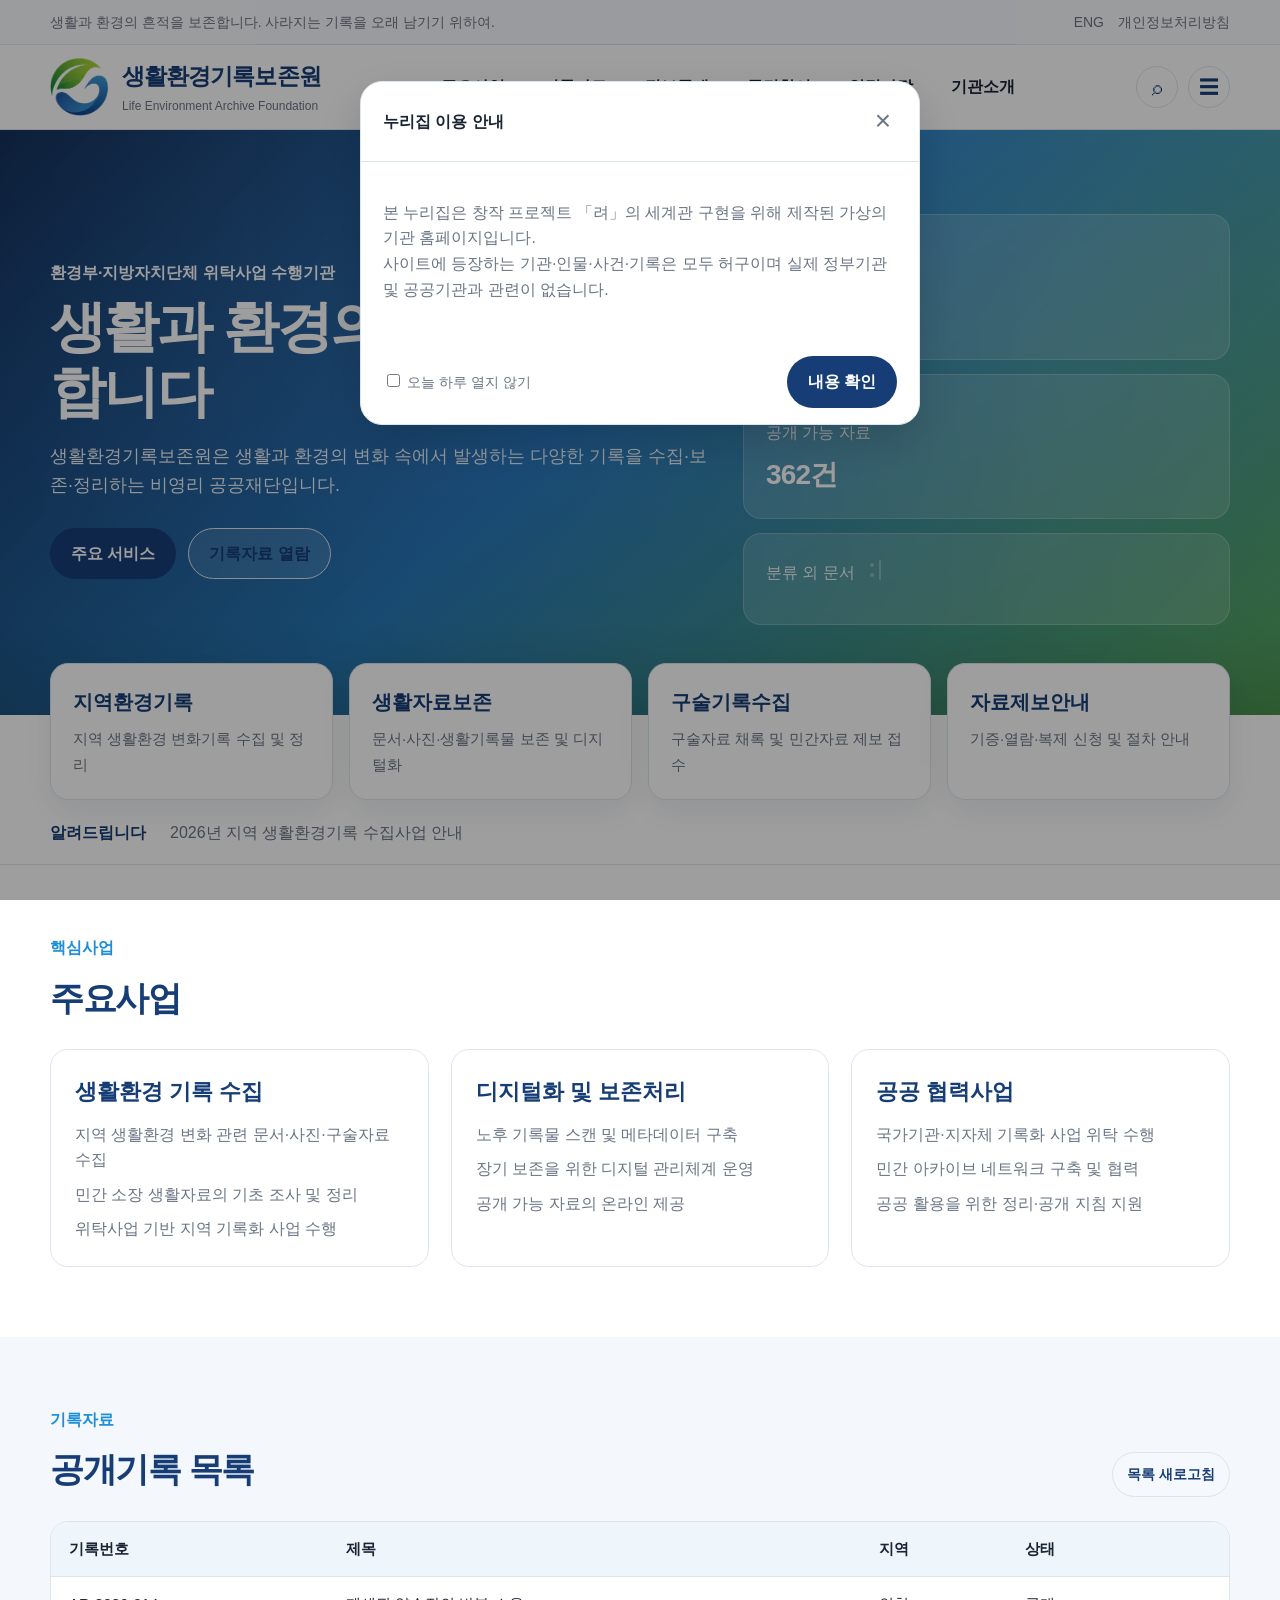
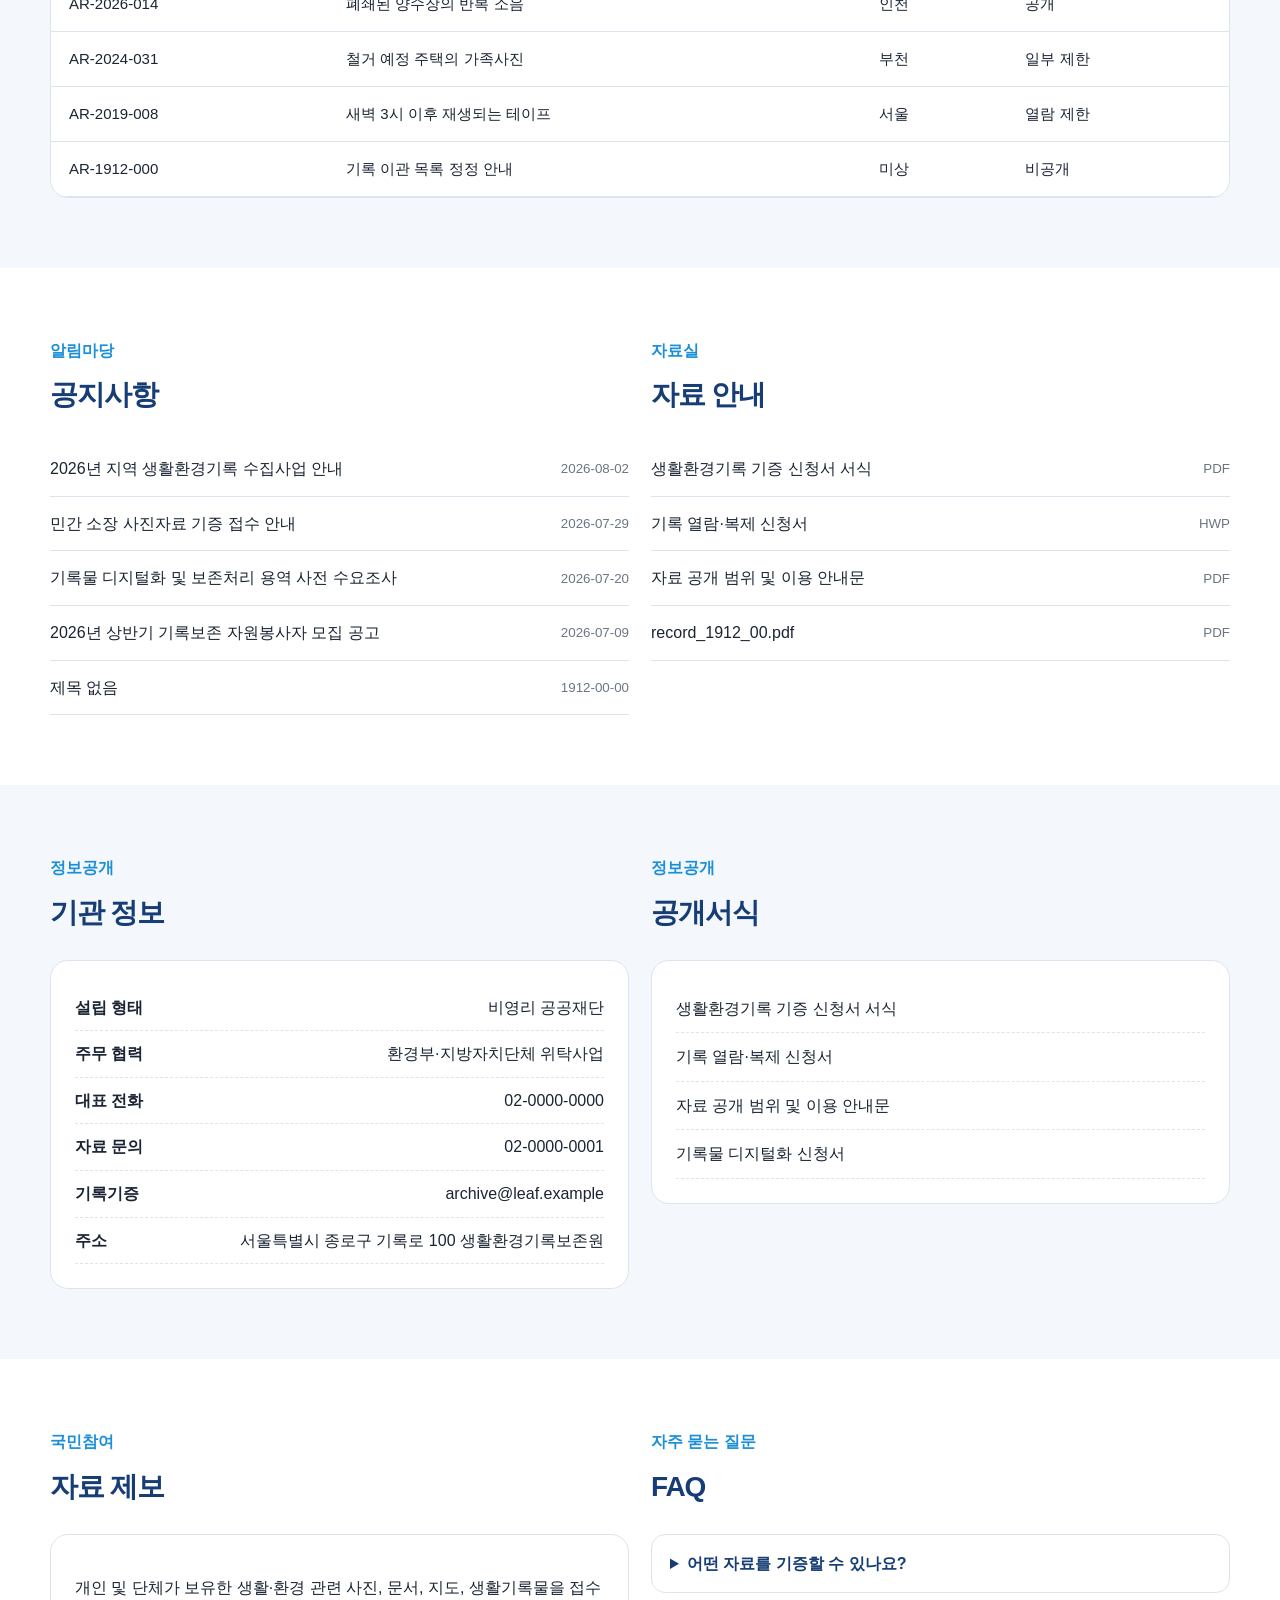
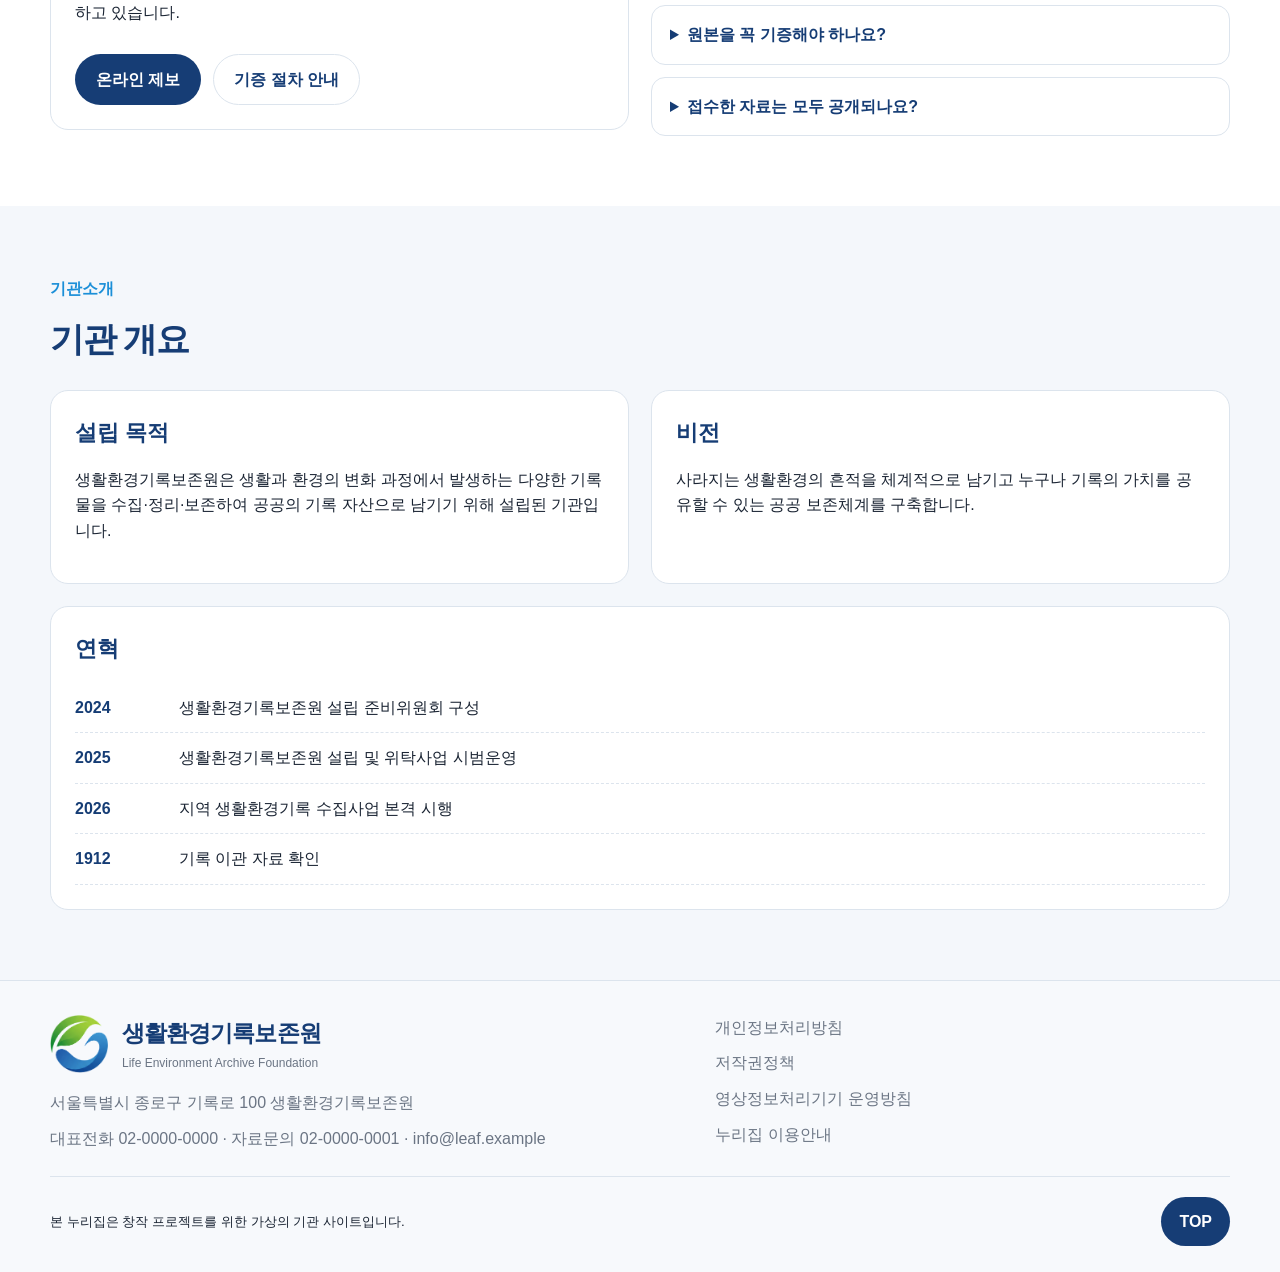
==== index.html @ 3782a87e "Add files via upload" ====
<!DOCTYPE html>
<html lang="ko">
<head>
  <meta charset="UTF-8" />
  <meta name="viewport" content="width=device-width, initial-scale=1.0" />
  <title>생활환경기록보존원 | LEAF</title>
  <meta name="description" content="생활환경기록보존원은 생활과 환경의 변화 속에서 발생하는 다양한 기록을 수집·보존·정리하는 비영리 공공재단입니다." />
  <link rel="icon" type="image/svg+xml" href="assets/logo-approved.png" />
  <link rel="stylesheet" href="styles.css" />
</head>
<body>

  <div class="access-transition" id="accessTransition" aria-hidden="true">
    <div class="access-transition__noise"></div>
    <div class="access-transition__scan access-transition__scan--a"></div>
    <div class="access-transition__scan access-transition__scan--b"></div>
    <div class="access-transition__flash"></div>
    <div class="access-transition__tear access-transition__tear--1"></div>
    <div class="access-transition__tear access-transition__tear--2"></div>
    <div class="access-transition__tear access-transition__tear--3"></div>
    <div class="access-transition__frame"></div>

    <div class="access-transition__emblem-wrap" id="transitionEmblem" aria-hidden="true">
      <img src="assets/ryeo-calligraphy-white.png" alt="" class="access-transition__emblem access-transition__emblem--main" />
      <img src="assets/ryeo-calligraphy-white.png" alt="" class="access-transition__emblem access-transition__emblem--red" />
      <img src="assets/ryeo-calligraphy-white.png" alt="" class="access-transition__emblem access-transition__emblem--cyan" />
    </div>

    <div class="access-transition__terminal" id="transitionTerminal">
      <div class="access-transition__heading">
        <span class="access-transition__status-label">SECURE ACCESS</span>
        <strong class="access-transition__typing" id="transitionTypingTitle" data-text="보안 접속 계통 확인 중"></strong>
      </div>
      <div class="access-transition__lines" aria-live="polite">
        <p data-transition-line="1" data-text="비공개 기록 계통 대조 중"></p>
        <p data-transition-line="2" data-text="표면망 인증 정보 불일치"></p>
        <p data-transition-line="3" data-text="慮 기록망 응답 감지"></p>
        <p data-transition-line="4" data-text="제한 열람을 시작합니다"></p>
      </div>
      <div class="access-transition__progress"><i></i></div>
    </div>
  </div>
  <div class="site-popup" id="sitePopup" aria-hidden="true">
    <div class="site-popup__backdrop" data-close-popup></div>
    <div class="site-popup__panel" role="dialog" aria-modal="true" aria-labelledby="popupTitle">
      <div class="site-popup__header">
        <strong id="popupTitle">누리집 이용 안내</strong>
        <button class="site-popup__close" type="button" aria-label="팝업 닫기" data-close-popup>×</button>
      </div>
      <div class="site-popup__body">
        <p>
          본 누리집은 창작 프로젝트 「려」의 세계관 구현을 위해 제작된 가상의 기관 홈페이지입니다.<br />
          사이트에 등장하는 기관·인물·사건·기록은 모두 허구이며 실제 정부기관 및 공공기관과 관련이 없습니다.
        </p>
      </div>
      <div class="site-popup__footer">
        <label class="popup-check"><input type="checkbox" id="hideToday" /> 오늘 하루 열지 않기</label>
        <button class="btn btn--primary" type="button" data-confirm-popup>내용 확인</button>
      </div>
    </div>
  </div>

  <div class="top-banner">
    <div class="container top-banner__inner">
      <p>생활과 환경의 흔적을 보존합니다. 사라지는 기록을 오래 남기기 위하여.</p>
      <div class="top-banner__actions">
        <a href="#">ENG</a>
        <a href="#footer">개인정보처리방침</a>
      </div>
    </div>
  </div>

  <header class="header" id="top">
    <div class="container header__inner">
      <a href="#top" class="brand" aria-label="생활환경기록보존원 홈">
        <img src="assets/logo-approved.png" alt="생활환경기록보존원 로고" class="brand__logo" />
        <div class="brand__text">
          <strong id="brandKorean">생활환경기록보존원</strong>
          <span id="brandEnglish">Life Environment Archive Foundation</span>
        </div>
      </a>

      <nav class="nav" aria-label="주 메뉴">
        <button data-action="business">주요사업</button>
        <button data-action="records">기록자료</button>
        <button data-action="disclosure">정보공개</button>
        <button data-action="participation">국민참여</button>
        <button data-action="notice">알림마당</button>
        <button data-action="intro">기관소개</button>
      </nav>

      <div class="header-tools">
        <button class="icon-btn" id="searchToggle" aria-label="검색 열기">⌕</button>
        <button class="icon-btn" id="menuToggle" aria-label="전체 메뉴">☰</button>
      </div>
    </div>
  </header>

  <div class="search-panel" id="searchPanel" hidden>
    <div class="container search-panel__inner">
      <label for="searchInput" class="sr-only">검색어 입력</label>
      <input id="searchInput" type="text" placeholder="검색어를 입력하세요." />
      <button class="btn btn--primary" id="searchSubmit" type="button">검색</button>
      <button class="btn btn--ghost" id="searchClose" type="button">닫기</button>
    </div>
    <div class="container search-result" id="searchResult" aria-live="polite"></div>
  </div>

  <main>
    <section class="hero">
      <div class="container hero__inner">
        <div class="hero__text">
          <p class="eyebrow">환경부·지방자치단체 위탁사업 수행기관</p>
          <h1>생활과 환경의 흔적을 보존합니다</h1>
          <p class="hero__lead">생활환경기록보존원은 생활과 환경의 변화 속에서 발생하는 다양한 기록을 수집·보존·정리하는 비영리 공공재단입니다.</p>
          <div class="hero__buttons">
            <a href="#quick-links" class="btn btn--primary">주요 서비스</a>
            <a href="#records" class="btn btn--ghost">기록자료 열람</a>
          </div>
        </div>
        <div class="hero__panel">
          <div class="stat-box">
            <strong>2026</strong>
            <span>상반기 수집 기록</span>
            <b>1,284건</b>
          </div>
          <div class="stat-box">
            <strong>Digital Archive</strong>
            <span>공개 가능 자료</span>
            <b>362건</b>
          </div>
          <div class="stat-box stat-box--hidden">
            <div class="hidden-record-line">
              <span>분류 외 문서</span>
              <button
                class="hidden-mark"
                id="hiddenMark"
                type="button"
                aria-label="분류 외 기록 표식"
              >
                <svg
                  class="hidden-mark__svg"
                  viewBox="0 0 18 26"
                  aria-hidden="true"
                  focusable="false"
                >
                  <circle cx="4" cy="8" r="2"></circle>
                  <circle cx="4" cy="18" r="2"></circle>
                  <rect x="11" y="3" width="2" height="20" rx="1"></rect>
                </svg>
              </button>
            </div>
          </div>
        </div>
      </div>
    </section>

    <section class="quick-links" id="quick-links">
      <div class="container grid-4">
        <a class="card-link" href="#business">
          <strong>지역환경기록</strong>
          <span>지역 생활환경 변화기록 수집 및 정리</span>
        </a>
        <a class="card-link" href="#records">
          <strong>생활자료보존</strong>
          <span>문서·사진·생활기록물 보존 및 디지털화</span>
        </a>
        <a class="card-link" href="#participation">
          <strong>구술기록수집</strong>
          <span>구술자료 채록 및 민간자료 제보 접수</span>
        </a>
        <a class="card-link" href="#disclosure">
          <strong>자료제보안내</strong>
          <span>기증·열람·복제 신청 및 절차 안내</span>
        </a>
      </div>
    </section>

    <section class="notice-strip">
      <div class="container notice-strip__inner">
        <strong>알려드립니다</strong>
        <div class="notice-strip__text" id="rollingNotice">2026년 지역 생활환경기록 수집사업 안내</div>
      </div>
    </section>

    <section class="section" id="business">
      <div class="container">
        <div class="section-head">
          <div>
            <p class="eyebrow">핵심사업</p>
            <h2>주요사업</h2>
          </div>
        </div>
        <div class="business-grid">
          <article class="info-card">
            <h3>생활환경 기록 수집</h3>
            <ul>
              <li>지역 생활환경 변화 관련 문서·사진·구술자료 수집</li>
              <li>민간 소장 생활자료의 기초 조사 및 정리</li>
              <li>위탁사업 기반 지역 기록화 사업 수행</li>
            </ul>
          </article>
          <article class="info-card">
            <h3>디지털화 및 보존처리</h3>
            <ul>
              <li>노후 기록물 스캔 및 메타데이터 구축</li>
              <li>장기 보존을 위한 디지털 관리체계 운영</li>
              <li>공개 가능 자료의 온라인 제공</li>
            </ul>
          </article>
          <article class="info-card">
            <h3>공공 협력사업</h3>
            <ul>
              <li>국가기관·지자체 기록화 사업 위탁 수행</li>
              <li>민간 아카이브 네트워크 구축 및 협력</li>
              <li>공공 활용을 위한 정리·공개 지침 지원</li>
            </ul>
          </article>
        </div>
      </div>
    </section>

    <section class="section section--subtle" id="records">
      <div class="container">
        <div class="section-head">
          <div>
            <p class="eyebrow">기록자료</p>
            <h2>공개기록 목록</h2>
          </div>
          <button class="btn btn--ghost btn--small" id="toggleRecordMode" type="button">목록 새로고침</button>
        </div>

        <div class="table-wrap">
          <table>
            <thead>
              <tr>
                <th>기록번호</th>
                <th>제목</th>
                <th>지역</th>
                <th>상태</th>
              </tr>
            </thead>
            <tbody id="recordTableBody"></tbody>
          </table>
        </div>
      </div>
    </section>

    <section class="section" id="notice">
      <div class="container two-col">
        <div>
          <div class="section-head section-head--compact">
            <div>
              <p class="eyebrow">알림마당</p>
              <h2>공지사항</h2>
            </div>
          </div>
          <ul class="board-list" id="noticeList"></ul>
        </div>
        <div>
          <div class="section-head section-head--compact">
            <div>
              <p class="eyebrow">자료실</p>
              <h2>자료 안내</h2>
            </div>
          </div>
          <ul class="board-list" id="dataList"></ul>
        </div>
      </div>
    </section>

    <section class="section section--subtle" id="disclosure">
      <div class="container two-col">
        <div>
          <div class="section-head section-head--compact">
            <div>
              <p class="eyebrow">정보공개</p>
              <h2>기관 정보</h2>
            </div>
          </div>
          <article class="panel">
            <ul class="info-list">
              <li><strong>설립 형태</strong><span>비영리 공공재단</span></li>
              <li><strong>주무 협력</strong><span>환경부·지방자치단체 위탁사업</span></li>
              <li><strong>대표 전화</strong><span>02-0000-0000</span></li>
              <li><strong>자료 문의</strong><span>02-0000-0001</span></li>
              <li><strong>기록기증</strong><span>archive@leaf.example</span></li>
              <li><strong>주소</strong><span>서울특별시 종로구 기록로 100 생활환경기록보존원</span></li>
            </ul>
          </article>
        </div>
        <div>
          <div class="section-head section-head--compact">
            <div>
              <p class="eyebrow">정보공개</p>
              <h2>공개서식</h2>
            </div>
          </div>
          <article class="panel">
            <ul class="doc-list">
              <li>생활환경기록 기증 신청서 서식</li>
              <li>기록 열람·복제 신청서</li>
              <li>자료 공개 범위 및 이용 안내문</li>
              <li>기록물 디지털화 신청서</li>
            </ul>
          </article>
        </div>
      </div>
    </section>

    <section class="section" id="participation">
      <div class="container two-col">
        <div>
          <div class="section-head section-head--compact">
            <div>
              <p class="eyebrow">국민참여</p>
              <h2>자료 제보</h2>
            </div>
          </div>
          <article class="panel">
            <p>개인 및 단체가 보유한 생활·환경 관련 사진, 문서, 지도, 생활기록물을 접수하고 있습니다.</p>
            <div class="button-row">
              <button class="btn btn--primary" type="button">온라인 제보</button>
              <button class="btn btn--ghost" type="button">기증 절차 안내</button>
            </div>
          </article>
        </div>
        <div>
          <div class="section-head section-head--compact">
            <div>
              <p class="eyebrow">자주 묻는 질문</p>
              <h2>FAQ</h2>
            </div>
          </div>
          <div class="faq-list">
            <details>
              <summary>어떤 자료를 기증할 수 있나요?</summary>
              <p>사진, 문서, 지도, 생활기록물, 환경 관련 자료 등을 접수할 수 있습니다.</p>
            </details>
            <details>
              <summary>원본을 꼭 기증해야 하나요?</summary>
              <p>원본 기증이 원칙은 아니며 협의 후 복제본 제공도 가능합니다.</p>
            </details>
            <details>
              <summary>접수한 자료는 모두 공개되나요?</summary>
              <p>검토 후 공개 여부와 공개 범위가 결정됩니다.</p>
            </details>
          </div>
        </div>
      </div>
    </section>

    <section class="section section--subtle" id="intro">
      <div class="container">
        <div class="section-head">
          <div>
            <p class="eyebrow">기관소개</p>
            <h2>기관 개요</h2>
          </div>
        </div>
        <div class="intro-grid">
          <article class="panel">
            <h3>설립 목적</h3>
            <p>생활환경기록보존원은 생활과 환경의 변화 과정에서 발생하는 다양한 기록물을 수집·정리·보존하여 공공의 기록 자산으로 남기기 위해 설립된 기관입니다.</p>
          </article>
          <article class="panel">
            <h3>비전</h3>
            <p>사라지는 생활환경의 흔적을 체계적으로 남기고 누구나 기록의 가치를 공유할 수 있는 공공 보존체계를 구축합니다.</p>
          </article>
        </div>

        <div class="timeline panel">
          <h3>연혁</h3>
          <ul>
            <li><strong>2024</strong><span>생활환경기록보존원 설립 준비위원회 구성</span></li>
            <li><strong>2025</strong><span>생활환경기록보존원 설립 및 위탁사업 시범운영</span></li>
            <li><strong>2026</strong><span>지역 생활환경기록 수집사업 본격 시행</span></li>
            <li class="timeline__hidden"><button type="button" id="secretYearBtn"><strong>1912</strong><span>기록 이관 자료 확인</span></button></li>
          </ul>
        </div>
      </div>
    </section>

    
    <section class="ryeo-system" id="ryeoPanel" hidden>
      <aside class="ryeo-sidebar">
        <div class="ryeo-brand">
          <img src="assets/ryeo-calligraphy-white.png" alt="慮 記錄網" class="ryeo-brand__logo" />
          <div class="ryeo-brand__sub">
            <strong>慮 記錄網</strong>
            <span>INTERNAL RECORD NETWORK</span>
          </div>
        </div>

        <nav class="ryeo-nav" aria-label="려 내부 메뉴">
          <button class="is-active" type="button" data-ryeo-view="dashboard">
            <span>01</span> 종합 현황
          </button>
          <button type="button" data-ryeo-view="records">
            <span>02</span> 사건 기록
          </button>
          <button type="button" data-ryeo-view="triad">
            <span>03</span> 삼직 보고
          </button>
          <button type="button" data-ryeo-view="anomaly">
            <span>04</span> 괴이 분류
          </button>
          <button type="button" data-ryeo-view="recovery">
            <span>05</span> 회수 관리
          </button>
          <button type="button" data-ryeo-view="forbidden">
            <span>06</span> 禁錄
          </button>
          <button type="button" data-ryeo-view="scripture">
            <span>07</span> 慮經
          </button>
          <button type="button" data-ryeo-view="keeper">
            <span>08</span> 기록관
          </button>
        </nav>

        <div class="ryeo-sidebar__footer">
          <div class="ryeo-signal">
            <i></i>
            <span>내부망 연결 안정</span>
          </div>
          <small>SESSION / UNVERIFIED-1912</small>
        </div>
      </aside>

      <div class="ryeo-workspace">
        <header class="ryeo-topbar">
          <div>
            <p>내부 기록망</p>
            <h1 id="ryeoViewTitle">종합 현황</h1>
          </div>

          <div class="ryeo-topbar__status">
            <div>
              <span>접근 등급</span>
              <strong>未確認</strong>
            </div>
            <div>
              <span>접속 시각</span>
              <strong id="ryeoClock">--:--:--</strong>
            </div>
            <div>
              <span>기록관 상태</span>
              <strong class="status-warn">부재</strong>
            </div>
            <button type="button" id="exitRyeoMode">표면망 복귀</button>
          </div>
        </header>

        <main class="ryeo-content">
          <section class="ryeo-view is-visible" data-view="dashboard">
            <div class="ryeo-alert">
              <div>
                <span>접근 경고</span>
                <strong>비인가 계통에서 기록망이 열렸습니다.</strong>
              </div>
              <p>접속 경로와 열람 이력은 자동 기록됩니다.</p>
            </div>

            <div class="ryeo-metrics">
              <article>
                <span>활성 사건</span>
                <strong>18</strong>
                <small>전일 대비 +2</small>
              </article>
              <article>
                <span>회수 대기</span>
                <strong>07</strong>
                <small>현장 인계 미완료</small>
              </article>
              <article>
                <span>열람 제한</span>
                <strong>31</strong>
                <small>기록형 위험 포함</small>
              </article>
              <article>
                <span>미분류</span>
                <strong>04</strong>
                <small>분류 검토 필요</small>
              </article>
            </div>

            <div class="ryeo-dashboard-grid">
              <article class="ryeo-module ryeo-module--wide">
                <div class="ryeo-module__head">
                  <div>
                    <span>ACTIVE RECORDS</span>
                    <h2>최근 사건 기록</h2>
                  </div>
                  <button type="button" data-open-view="records">전체 보기</button>
                </div>

                <div class="ryeo-table-wrap">
                  <table class="ryeo-table">
                    <thead>
                      <tr>
                        <th>기록번호</th>
                        <th>임시 명칭</th>
                        <th>유형</th>
                        <th>위험</th>
                        <th>상태</th>
                      </tr>
                    </thead>
                    <tbody>
                      <tr>
                        <td>RY-2026-014</td>
                        <td>새벽마다 두 번 울리는 전화기</td>
                        <td>物件 / 記錄</td>
                        <td><span class="tag tag--orange">기록 오염</span></td>
                        <td><span class="status-dot status-dot--green">회수 완료</span></td>
                      </tr>
                      <tr>
                        <td>RY-2024-031</td>
                        <td>철거 예정 주택의 가족사진</td>
                        <td>物件</td>
                        <td><span class="tag tag--blue">접근 제한</span></td>
                        <td><span class="status-dot status-dot--yellow">분석 중</span></td>
                      </tr>
                      <tr>
                        <td>RY-2019-008</td>
                        <td>제목 없음</td>
                        <td>記錄 / 傳染</td>
                        <td><span class="tag tag--red">인명 위험</span></td>
                        <td><span class="status-dot status-dot--red">열람 금지</span></td>
                      </tr>
                      <tr>
                        <td>RY-1912-000</td>
                        <td>[결락 12자]</td>
                        <td>未分類</td>
                        <td><span class="tag tag--gray">평가 불가</span></td>
                        <td><span class="status-dot status-dot--gray">회수 기록 없음</span></td>
                      </tr>
                    </tbody>
                  </table>
                </div>
              </article>

              <article class="ryeo-module">
                <div class="ryeo-module__head">
                  <div>
                    <span>RECOVERY QUEUE</span>
                    <h2>회수 대기</h2>
                  </div>
                </div>
                <ul class="ryeo-queue">
                  <li>
                    <span>01</span>
                    <div>
                      <strong>원본 음성기록 1점</strong>
                      <small>마지막 위치 / 인천 제3보관실</small>
                    </div>
                  </li>
                  <li>
                    <span>02</span>
                    <div>
                      <strong>현장 필기 원본 4점</strong>
                      <small>인계자 확인 불가</small>
                    </div>
                  </li>
                  <li>
                    <span>03</span>
                    <div>
                      <strong>분류 외 영상 00:00:01</strong>
                      <small>프레임 반복 감지</small>
                    </div>
                  </li>
                </ul>
              </article>

              <article class="ryeo-module">
                <div class="ryeo-module__head">
                  <div>
                    <span>ACCESS LOG</span>
                    <h2>접근 기록</h2>
                  </div>
                </div>
                <ul class="ryeo-log" id="ryeoAccessLog">
                  <li><time>--:--:--</time><span>표면망 경유 접근</span></li>
                  <li><time>--:--:--</time><span>계통 번호 1912 확인</span></li>
                  <li><time>--:--:--</time><span>열람 권한 판별 실패</span></li>
                </ul>
              </article>
            </div>
          </section>

          <section class="ryeo-view" data-view="records">
            <div class="ryeo-section-title">
              <div>
                <span>RECORD DIRECTORY</span>
                <h2>사건 기록</h2>
              </div>
              <div class="ryeo-search">
                <input type="text" placeholder="기록번호 또는 임시 명칭 검색" />
                <button type="button">조회</button>
              </div>
            </div>

            <div class="ryeo-module">
              <div class="ryeo-table-wrap">
                <table class="ryeo-table ryeo-table--large">
                  <thead>
                    <tr>
                      <th>기록번호</th>
                      <th>임시 명칭</th>
                      <th>지역</th>
                      <th>담당</th>
                      <th>분류</th>
                      <th>상태</th>
                    </tr>
                  </thead>
                  <tbody>
                    <tr><td>RY-2026-014</td><td>새벽마다 두 번 울리는 전화기</td><td>인천</td><td>探-14 / 硏-03 / 護-08</td><td>物件·記錄</td><td>회수 완료</td></tr>
                    <tr><td>RY-2026-009</td><td>정류장 밖으로 나가지 않는 승객</td><td>서울</td><td>探-07 / 硏-11 / 護-02</td><td>個體·現象</td><td>관찰 중</td></tr>
                    <tr><td>RY-2025-022</td><td>저수지 수면 아래의 빛</td><td>충북</td><td>探-02 / 硏-06 / 護-04</td><td>現象</td><td>접근 제한</td></tr>
                    <tr><td>RY-2024-031</td><td>철거 예정 주택의 가족사진</td><td>부천</td><td>探-09 / 硏-03 / 護-01</td><td>物件</td><td>분석 중</td></tr>
                    <tr><td>RY-2019-008</td><td>제목 없음</td><td>서울</td><td>[결락]</td><td>記錄·傳染</td><td>열람 금지</td></tr>
                    <tr><td>RY-1912-000</td><td>[결락 12자]</td><td>미상</td><td>記錄官</td><td>未分類</td><td>회수 기록 없음</td></tr>
                  </tbody>
                </table>
              </div>
            </div>
          </section>

          <section class="ryeo-view" data-view="triad">
            <div class="ryeo-section-title">
              <div>
                <span>THREE OFFICES</span>
                <h2>삼직 보고</h2>
              </div>
            </div>

            <div class="ryeo-office-grid">
              <article class="ryeo-office">
                <span>探</span>
                <h3>탐 / 현장</h3>
                <p>최초 관찰과 현장 진입 기록을 관리합니다.</p>
                <strong>활성 보고 12건</strong>
              </article>
              <article class="ryeo-office">
                <span>硏</span>
                <h3>연 / 분석</h3>
                <p>원자료 분석과 가설 검증 기록을 관리합니다.</p>
                <strong>미해명 8건</strong>
              </article>
              <article class="ryeo-office">
                <span>護</span>
                <h3>호 / 보호</h3>
                <p>인명 보호와 기록 회수·인계를 관리합니다.</p>
                <strong>격리 유지 3건</strong>
              </article>
            </div>
          </section>

          <section class="ryeo-view" data-view="anomaly">
            <div class="ryeo-section-title">
              <div>
                <span>ANOMALY CLASSIFICATION</span>
                <h2>괴이 분류</h2>
              </div>
            </div>

            <div class="ryeo-class-grid">
              <article><span>現象</span><h3>현상형</h3><p>장소·시간·조건에 따라 반복되는 이상.</p></article>
              <article><span>個體</span><h3>개체형</h3><p>독립적으로 이동하거나 반응하는 존재.</p></article>
              <article><span>物件</span><h3>물건형</h3><p>특정 물품을 중심으로 발생하는 이상.</p></article>
              <article><span>傳染</span><h3>전염형</h3><p>사람·물건·정보 사이로 옮겨가는 이상.</p></article>
              <article><span>記錄</span><h3>기록형</h3><p>기록 또는 관찰 과정에서 나타나는 이상.</p></article>
              <article><span>未分類</span><h3>미분류</h3><p>현재 기준으로 분류할 수 없는 기록.</p></article>
            </div>
          </section>

          <section class="ryeo-view" data-view="recovery">
            <div class="ryeo-section-title">
              <div>
                <span>RECOVERY CONTROL</span>
                <h2>회수 관리</h2>
              </div>
            </div>
            <div class="ryeo-module">
              <div class="ryeo-empty-state">
                <strong>기록관의 회수 일정은 공개되지 않습니다.</strong>
                <p>현재 열람 권한으로는 인계 완료 여부만 확인할 수 있습니다.</p>
              </div>
            </div>
          </section>

          <section class="ryeo-view" data-view="forbidden">
            <div class="ryeo-section-title">
              <div>
                <span>FORBIDDEN RECORDS</span>
                <h2>禁錄</h2>
              </div>
            </div>
            <div class="ryeo-forbidden">
              <div class="ryeo-lock">封</div>
              <strong>열람 권한이 확인되지 않았습니다.</strong>
              <p>금지 기록은 삭제되지 않습니다. 다만 현재 접근 계통에서는 내용을 제공하지 않습니다.</p>
            </div>
          </section>

          <section class="ryeo-view" data-view="scripture">
            <div class="ryeo-section-title">
              <div>
                <span>RYEO SCRIPTURE</span>
                <h2>慮經</h2>
              </div>
            </div>
            <div class="ryeo-scripture">
              <blockquote>기록은 진실을 남기기 위함이다.<br />기록은 누구의 편도 들지 않는다.</blockquote>
              <p>현재 내부망에는 원문 열람용 인터페이스만 등록되어 있습니다.</p>
              <button type="button">第一章 始源 열람</button>
            </div>
          </section>

          <section class="ryeo-view" data-view="keeper">
            <div class="ryeo-section-title">
              <div>
                <span>ARCHIVIST</span>
                <h2>기록관</h2>
              </div>
            </div>
            <div class="ryeo-keeper">
              <div class="ryeo-keeper__mark">慮</div>
              <div>
                <span>STATUS / UNKNOWN</span>
                <h3>기록관의 신원은 확인할 수 없습니다.</h3>
                <p>마지막 인계 확인 시각: 기록 없음</p>
                <p>현재 보관 위치: 열람 제한</p>
                <p>승계 기록: 확인 불가</p>
              </div>
            </div>
          </section>
        </main>
      </div>
    </section>
  </main>

  <footer class="footer" id="footer">
    <div class="container footer__grid">
      <div>
        <div class="brand brand--footer">
          <img src="assets/logo-approved.png" alt="생활환경기록보존원 로고" class="brand__logo" />
          <div class="brand__text">
            <strong>생활환경기록보존원</strong>
            <span>Life Environment Archive Foundation</span>
          </div>
        </div>
        <p class="footer__address">서울특별시 종로구 기록로 100 생활환경기록보존원</p>
        <p class="footer__contact">대표전화 02-0000-0000 · 자료문의 02-0000-0001 · info@leaf.example</p>
      </div>
      <div>
        <ul class="footer-links">
          <li><a href="#">개인정보처리방침</a></li>
          <li><a href="#">저작권정책</a></li>
          <li><a href="#">영상정보처리기기 운영방침</a></li>
          <li><a href="#">누리집 이용안내</a></li>
        </ul>
      </div>
    </div>
    <div class="container footer__bottom">
      <small>본 누리집은 창작 프로젝트를 위한 가상의 기관 사이트입니다.</small>
      <button class="top-btn" onclick="window.scrollTo({top:0,behavior:'smooth'});">TOP</button>
    </div>
  </footer>

  <aside class="mobile-menu" id="mobileMenu" hidden>
    <div class="mobile-menu__backdrop" id="mobileMenuClose"></div>
    <div class="mobile-menu__panel">
      <div class="mobile-menu__head">
        <strong>전체메뉴</strong>
        <button type="button" class="icon-btn" id="mobileMenuX">×</button>
      </div>
      <a href="#business">주요사업</a>
      <a href="#records">기록자료</a>
      <a href="#disclosure">정보공개</a>
      <a href="#participation">국민참여</a>
      <a href="#notice">알림마당</a>
      <a href="#intro">기관소개</a>
    </div>
  </aside>


  <div class="record-modal" id="recordModal" hidden>
    <div class="record-modal__backdrop" data-record-close></div>
    <article class="record-modal__panel" role="dialog" aria-modal="true" aria-labelledby="recordModalTitle">
      <button class="record-modal__close" type="button" data-record-close>×</button>
      <header><span id="recordModalNo">RECORD</span><h2 id="recordModalTitle">기록 불러오는 중</h2></header>
      <div class="record-modal__meta" id="recordModalMeta"></div>
      <p class="record-modal__summary" id="recordModalSummary"></p>
      <div class="record-modal__content" id="recordModalContent"></div>
    </article>
  </div>
  <script src="script.js"></script>
</body>
</html>
---- styles.css ----
:root {
  --navy: #163d75;
  --blue: #2c7ac8;
  --blue-2: #1b8fd8;
  --green: #63b849;
  --green-2: #7ccc59;
  --ink: #1a2433;
  --muted: #6b7584;
  --line: #dce4ed;
  --bg: #f4f7fb;
  --white: #ffffff;
  --shadow: 0 12px 32px rgba(17, 40, 78, 0.08);
  --radius: 18px;
}

* { box-sizing: border-box; }
html { scroll-behavior: smooth; }
body {
  margin: 0;
  font-family: "Pretendard", "Noto Sans KR", "Malgun Gothic", Arial, sans-serif;
  color: var(--ink);
  background: #fff;
  line-height: 1.6;
}
body.ryeo-mode {
  background: #0b1119;
  color: #d6dde7;
}
a { color: inherit; text-decoration: none; }
img { max-width: 100%; display: block; }
button, input { font: inherit; }
button { cursor: pointer; }
.sr-only {
  position: absolute; width: 1px; height: 1px; padding: 0; margin: -1px;
  overflow: hidden; clip: rect(0,0,0,0); border: 0;
}
.container {
  width: min(1180px, calc(100% - 32px));
  margin: 0 auto;
}
.top-banner {
  background: #f8fbff;
  border-bottom: 1px solid var(--line);
  font-size: 14px;
  color: var(--muted);
}
.top-banner__inner {
  display: flex; justify-content: space-between; gap: 16px; align-items: center;
  min-height: 44px;
}
.top-banner__inner p { margin: 0; }
.top-banner__actions { display: flex; gap: 14px; }
.header {
  position: sticky; top: 0; z-index: 30;
  background: rgba(255,255,255,0.92); backdrop-filter: blur(10px);
  border-bottom: 1px solid rgba(220,228,237,.85);
}
body.ryeo-mode .header,
body.ryeo-mode .top-banner,
body.ryeo-mode .search-panel {
  background: rgba(10,16,24,0.92);
  border-color: rgba(122,142,165,.18);
}
.header__inner {
  display: grid;
  grid-template-columns: auto 1fr auto;
  gap: 24px;
  align-items: center;
  min-height: 84px;
}
.brand { display: inline-flex; align-items: center; gap: 14px; }
.brand__logo { width: 58px; height: 58px; object-fit: contain; }
.brand__text strong {
  display: block;
  font-size: 23px;
  letter-spacing: -0.04em;
  color: var(--navy);
}
.brand__text span {
  display: block;
  font-size: 12px;
  color: var(--muted);
  margin-top: 2px;
}
body.ryeo-mode .brand__text strong,
body.ryeo-mode .section-head h2,
body.ryeo-mode .section-head .eyebrow,
body.ryeo-mode h3,
body.ryeo-mode .footer a,
body.ryeo-mode .ryeo-panel__header h2 {
  color: #f2f7ff;
}
.nav {
  display: flex;
  justify-content: center;
  gap: 6px;
  flex-wrap: wrap;
}
.nav button {
  border: 0;
  background: transparent;
  padding: 12px 16px;
  border-radius: 12px;
  color: var(--ink);
  font-weight: 700;
}
.nav button:hover { background: #eef5fb; color: var(--navy); }
body.ryeo-mode .nav button { color: #d8e1ec; }
body.ryeo-mode .nav button:hover { background: rgba(255,255,255,.08); }
.header-tools { display: flex; gap: 10px; }
.icon-btn {
  width: 42px; height: 42px;
  border: 1px solid var(--line);
  background: var(--white);
  color: var(--navy);
  border-radius: 50%;
  font-size: 20px;
}
body.ryeo-mode .icon-btn {
  background: #121a24; color: #e7eef9; border-color: rgba(122,142,165,.25);
}
.search-panel {
  border-bottom: 1px solid var(--line);
  background: #fff;
}
.search-panel__inner {
  display: flex; gap: 10px; align-items: center;
  padding: 16px 0;
}
.search-panel input {
  flex: 1;
  height: 48px;
  border-radius: 12px;
  border: 1px solid var(--line);
  padding: 0 16px;
}
body.ryeo-mode .search-panel input {
  background: #0f1620; border-color: rgba(122,142,165,.22); color: #fff;
}
.search-result {
  padding-bottom: 18px;
  color: var(--muted);
}
.hero {
  position: relative;
  overflow: hidden;
  color: #fff;
  background:
    linear-gradient(135deg, rgba(15,41,84,.94), rgba(36,124,201,.78) 46%, rgba(97,189,87,.72)),
    radial-gradient(circle at 20% 20%, rgba(255,255,255,.2), transparent 30%),
    radial-gradient(circle at 80% 35%, rgba(255,255,255,.18), transparent 26%),
    linear-gradient(180deg, #5ea0d9, #3f6b9a 55%, #2f6253 100%);
}
.hero::after {
  content: "";
  position: absolute; inset: auto 0 0 0; height: 90px;
  background: linear-gradient(to top, rgba(0,0,0,.12), transparent);
}
body.ryeo-mode .hero {
  background:
    linear-gradient(135deg, rgba(6,11,17,.96), rgba(18,31,48,.96) 48%, rgba(39,55,64,.9)),
    radial-gradient(circle at 18% 25%, rgba(255,255,255,.08), transparent 22%),
    linear-gradient(180deg, #111926, #0b1119 100%);
}
.hero__inner {
  display: grid;
  grid-template-columns: minmax(0, 1.15fr) minmax(300px, .85fr);
  gap: 34px;
  align-items: center;
  padding: 84px 0 90px;
}
.eyebrow {
  margin: 0 0 10px;
  font-weight: 800;
  color: var(--blue-2);
}
.hero .eyebrow,
.hero h1,
.hero__lead { color: #fff; }
.hero h1 {
  margin: 0;
  font-size: clamp(34px, 5vw, 56px);
  line-height: 1.15;
  letter-spacing: -0.045em;
}
.hero__lead { font-size: 18px; max-width: 700px; margin: 18px 0 0; color: rgba(255,255,255,.92); }
.hero__buttons, .button-row { display: flex; gap: 12px; flex-wrap: wrap; margin-top: 28px; }
.hero__panel {
  display: grid; gap: 14px;
}
.stat-box {
  background: rgba(255,255,255,.14);
  border: 1px solid rgba(255,255,255,.2);
  border-radius: 18px;
  padding: 20px 22px;
  backdrop-filter: blur(6px);
}
.stat-box strong { display: block; font-size: 12px; opacity: .95; letter-spacing: .14em; text-transform: uppercase; }
.stat-box span { display: block; margin-top: 6px; opacity: .9; }
.stat-box b { display: block; margin-top: 8px; font-size: 28px; letter-spacing: -.03em; }
.stat-box--hidden {
  min-height: 92px;
}

.hidden-record-line {
  display: inline-flex;
  align-items: center;
  gap: 10px;
}

.hidden-record-line > span {
  display: inline-block;
}

/* 려 표식 :| — 정확한 정렬을 위해 SVG 사용 */
.hidden-mark {
  display: inline-flex;
  align-items: center;
  justify-content: center;

  width: 24px;
  height: 28px;
  padding: 0;

  border: 0;
  border-radius: 5px;
  background: transparent;
  opacity: 0.32;

  cursor: pointer;
  user-select: none;

  transition: opacity .2s ease, transform .2s ease;
}

.hidden-mark:hover {
  opacity: 0.58;
  transform: scale(1.04);
}

.hidden-mark:focus-visible {
  opacity: 0.72;
  outline: 1px solid rgba(255,255,255,.45);
  outline-offset: 3px;
}

.hidden-mark__svg {
  display: block;
  width: 18px;
  height: 26px;
  fill: rgba(255,255,255,.9);
}

.hidden-mark__bar {
  display: block;
  width: 2px;
  height: 26px;

  border-radius: 999px;
  background: rgba(255,255,255,.88);
}
.quick-links {
  margin-top: -52px;
  position: relative;
  z-index: 3;
}
.grid-4 {
  display: grid;
  grid-template-columns: repeat(4, 1fr);
  gap: 16px;
}
.card-link {
  background: var(--white);
  border: 1px solid var(--line);
  border-radius: var(--radius);
  padding: 22px;
  box-shadow: var(--shadow);
}
.card-link strong { display: block; font-size: 20px; color: var(--navy); margin-bottom: 8px; }
.card-link span { color: var(--muted); font-size: 15px; }
.notice-strip {
  border-bottom: 1px solid var(--line);
  background: #fff;
}
.notice-strip__inner {
  display: flex; gap: 24px; align-items: center;
  min-height: 64px;
}
.notice-strip__inner strong { color: var(--navy); }
.notice-strip__text { color: var(--muted); }
.section { padding: 70px 0; }
.section--subtle { background: var(--bg); }
body.ryeo-mode .section--subtle,
body.ryeo-mode .notice-strip,
body.ryeo-mode .footer,
body.ryeo-mode .quick-links .card-link,
body.ryeo-mode .panel,
body.ryeo-mode .info-card,
body.ryeo-mode .table-wrap,
body.ryeo-mode .site-popup__panel,
body.ryeo-mode .mobile-menu__panel {
  background: #101823;
}
body.ryeo-mode .section,
body.ryeo-mode .quick-links,
body.ryeo-mode .section--subtle { color: #d6dde7; }
.section-head {
  display: flex; justify-content: space-between; align-items: end; gap: 16px;
  margin-bottom: 24px;
}
.section-head h2 {
  margin: 0;
  font-size: 34px;
  letter-spacing: -0.04em;
  color: var(--navy);
}
.section-head--compact h2 { font-size: 28px; }
.business-grid, .two-col, .intro-grid {
  display: grid;
  gap: 22px;
}
.business-grid { grid-template-columns: repeat(3, 1fr); }
.two-col { grid-template-columns: repeat(2, 1fr); }
.intro-grid { grid-template-columns: repeat(2, 1fr); margin-bottom: 22px; }
.info-card, .panel {
  background: #fff;
  border: 1px solid var(--line);
  border-radius: var(--radius);
  padding: 24px;
}
.info-card h3, .panel h3, .timeline h3 {
  margin: 0 0 12px;
  color: var(--navy);
  font-size: 22px;
}
.info-card ul, .doc-list, .info-list, .board-list {
  margin: 0; padding: 0; list-style: none;
}
.info-card li { margin-top: 9px; color: var(--muted); }
.table-wrap {
  background: #fff;
  border: 1px solid var(--line);
  border-radius: var(--radius);
  overflow: hidden;
}
table { width: 100%; border-collapse: collapse; }
thead { background: #eef5fb; }
body.ryeo-mode thead { background: rgba(255,255,255,.06); }
th, td {
  padding: 15px 18px;
  text-align: left;
  border-bottom: 1px solid var(--line);
  font-size: 15px;
}
body.ryeo-mode th, body.ryeo-mode td { border-color: rgba(122,142,165,.18); }
tbody tr:hover { background: rgba(44,122,200,.05); }
.board-list li {
  display: flex; justify-content: space-between; gap: 16px; align-items: center;
  padding: 14px 0;
  border-bottom: 1px solid var(--line);
}
.board-list li button,
.board-list li a {
  background: none; border: 0; padding: 0; color: inherit; text-align: left;
}
.board-list li small { color: var(--muted); white-space: nowrap; }
.info-list li {
  display: flex; justify-content: space-between; gap: 16px;
  padding: 10px 0; border-bottom: 1px dashed var(--line);
}
.info-list strong { color: var(--ink); }
.doc-list li { padding: 11px 0; border-bottom: 1px dashed var(--line); }
.faq-list details {
  border: 1px solid var(--line);
  border-radius: 14px;
  padding: 16px 18px;
  background: #fff;
}
body.ryeo-mode .faq-list details { background: #101823; border-color: rgba(122,142,165,.18); }
.faq-list { display: grid; gap: 12px; }
.faq-list summary { cursor: pointer; font-weight: 700; color: var(--navy); }
body.ryeo-mode .faq-list summary { color: #eff6ff; }
.timeline ul { margin: 16px 0 0; padding: 0; list-style: none; }
.timeline li { display: grid; grid-template-columns: 90px 1fr; gap: 14px; padding: 12px 0; border-bottom: 1px dashed var(--line); }
.timeline li strong { color: var(--navy); }
.timeline__hidden button {
  all: unset;
  display: contents;
  cursor: pointer;
}
.footer {
  background: #f7f9fc;
  border-top: 1px solid var(--line);
  padding: 34px 0 26px;
}
.footer__grid {
  display: grid;
  grid-template-columns: 1.25fr 1fr;
  gap: 22px;
}
.footer__address, .footer__contact { color: var(--muted); margin: 10px 0 0; }
.footer-links {
  list-style: none; margin: 0; padding: 0;
  display: grid; gap: 10px; color: var(--muted);
}
.footer__bottom {
  margin-top: 24px; padding-top: 20px; border-top: 1px solid var(--line);
  display: flex; justify-content: space-between; align-items: center; gap: 16px;
}
.top-btn {
  border: 0; border-radius: 999px; padding: 12px 18px;
  background: var(--navy); color: #fff; font-weight: 800;
}
.btn {
  border-radius: 999px;
  padding: 12px 20px;
  border: 1px solid transparent;
  font-weight: 800;
}
.btn--primary { background: var(--navy); color: #fff; }
.btn--ghost { background: rgba(255,255,255,.1); color: var(--navy); border-color: var(--line); }
.btn--small { padding: 10px 14px; font-size: 14px; }
body.ryeo-mode .btn--ghost { color: #fff; background: transparent; border-color: rgba(122,142,165,.25); }
.ryeo-panel {
  background: linear-gradient(180deg, #111825, #0a1017);
  color: #d7dfeb;
  padding: 65px 0;
  border-top: 1px solid rgba(122,142,165,.2);
}
.ryeo-panel__header { margin-bottom: 24px; }
.ryeo-panel__header p { margin: 0; color: #8aa4c4; text-transform: uppercase; letter-spacing: .16em; font-size: 12px; }
.ryeo-panel__header h2 { margin: 6px 0 8px; font-size: 40px; letter-spacing: .06em; }
.ryeo-panel__header span { color: #9fb2c9; font-size: 14px; }
.ryeo-panel__grid { display: grid; grid-template-columns: repeat(2, 1fr); gap: 22px; }
.ryeo-panel article {
  background: rgba(255,255,255,.03);
  border: 1px solid rgba(122,142,165,.18);
  border-radius: 18px;
  padding: 22px;
}
.ryeo-panel article h3 { margin-top: 0; color: #fff; }
.mobile-menu[hidden], .search-panel[hidden], .ryeo-panel[hidden] { display: none; }
.mobile-menu {
  position: fixed; inset: 0; z-index: 40;
}
.mobile-menu__backdrop { position: absolute; inset: 0; background: rgba(0,0,0,.45); }
.mobile-menu__panel {
  position: absolute; right: 0; top: 0; bottom: 0;
  width: min(340px, 88vw);
  background: #fff;
  padding: 18px;
  box-shadow: var(--shadow);
}
.mobile-menu__head {
  display: flex; align-items: center; justify-content: space-between; margin-bottom: 18px;
}
.mobile-menu__panel a {
  display: block; padding: 12px 4px; border-bottom: 1px solid var(--line); font-weight: 700;
}
.site-popup {
  position: fixed; inset: 0; z-index: 50; display: none;
}
.site-popup.is-open { display: block; }
.site-popup__backdrop {
  position: absolute; inset: 0; background: rgba(0,0,0,.38);
}
.site-popup__panel {
  position: relative; z-index: 1;
  width: min(560px, calc(100% - 24px));
  margin: 9vh auto 0;
  background: #fff;
  border-radius: 22px;
  border: 1px solid var(--line);
  overflow: hidden;
  box-shadow: 0 18px 48px rgba(0,0,0,.16);
}
.site-popup__header,
.site-popup__footer {
  padding: 16px 22px;
  display: flex; align-items: center; justify-content: space-between; gap: 16px;
}
.site-popup__header { border-bottom: 1px solid var(--line); }
.site-popup__body { padding: 22px; color: var(--muted); }
.site-popup__close {
  border: 0; background: none; font-size: 28px; color: var(--muted);
}
.popup-check { color: var(--muted); font-size: 14px; }
body.ryeo-mode .card-link,
body.ryeo-mode .info-card,
body.ryeo-mode .panel,
body.ryeo-mode .table-wrap,
body.ryeo-mode .faq-list details,
body.ryeo-mode .site-popup__panel { border-color: rgba(122,142,165,.18); }
body.ryeo-mode .card-link strong,
body.ryeo-mode .info-list strong,
body.ryeo-mode .board-list button,
body.ryeo-mode .board-list a,
body.ryeo-mode .timeline li strong,
body.ryeo-mode .brand__text span,
body.ryeo-mode .top-banner__inner,
body.ryeo-mode .footer__address,
body.ryeo-mode .footer__contact,
body.ryeo-mode .board-list small,
body.ryeo-mode .notice-strip__text,
body.ryeo-mode .site-popup__body,
body.ryeo-mode .popup-check,
body.ryeo-mode .doc-list li,
body.ryeo-mode .info-card li,
body.ryeo-mode .info-list span,
body.ryeo-mode .panel p,
body.ryeo-mode .timeline li span,
body.ryeo-mode .card-link span,
body.ryeo-mode .footer small,
body.ryeo-mode .top-banner__actions a { color: #9cafc6; }
body.ryeo-mode .notice-strip__inner strong,
body.ryeo-mode .card-link strong,
body.ryeo-mode .hero .eyebrow,
body.ryeo-mode .hero h1,
body.ryeo-mode .hero__lead,
body.ryeo-mode .timeline li strong { color: #f2f7ff; }
body.ryeo-mode .hero__lead { color: rgba(242,247,255,.82); }
@media (max-width: 1024px) {
  .grid-4, .business-grid, .two-col, .intro-grid, .ryeo-panel__grid, .hero__inner { grid-template-columns: 1fr; }
  .quick-links { margin-top: 18px; }
  .header__inner { grid-template-columns: auto auto; }
  .nav { display: none; }
}
@media (max-width: 720px) {
  .section { padding: 52px 0; }
  .hero__inner { padding: 52px 0 60px; }
  .hero h1 { font-size: 34px; }
  .header__inner { min-height: 74px; }
  .brand__logo { width: 48px; height: 48px; object-fit: contain; }
  .brand__text strong { font-size: 18px; }
  .footer__grid, .footer__bottom, .top-banner__inner, .notice-strip__inner, .search-panel__inner { grid-template-columns: 1fr; display: grid; }
  .footer__bottom { align-items: start; }
  .top-btn { justify-self: start; }
  .table-wrap { overflow-x: auto; }
  table { min-width: 620px; }
}


/* =========================================================
   慮 내부 기록망
   ========================================================= */

body.ryeo-mode {
  overflow: hidden;
  background: #070b11;
}

body.ryeo-mode > .top-banner,
body.ryeo-mode > .header,
body.ryeo-mode > .search-panel,
body.ryeo-mode > main > section:not(.ryeo-system),
body.ryeo-mode > .footer,
body.ryeo-mode > .mobile-menu,
body.ryeo-mode > .site-popup {
  display: none !important;
}

body.ryeo-mode > main {
  min-height: 100vh;
}

.ryeo-system {
  min-height: 100vh;
  display: grid;
  grid-template-columns: 272px minmax(0, 1fr);
  background:
    radial-gradient(circle at 80% 10%, rgba(31, 86, 120, .10), transparent 28%),
    #090e15;
  color: #d7e0ec;
}

.ryeo-system[hidden] {
  display: none;
}

.ryeo-sidebar {
  min-height: 100vh;
  display: flex;
  flex-direction: column;
  padding: 26px 20px;
  border-right: 1px solid rgba(129, 154, 183, .16);
  background: #0c121b;
}

.ryeo-brand {
  display: flex;
  align-items: center;
  gap: 14px;
  padding: 0 8px 22px;
  border-bottom: 1px solid rgba(129, 154, 183, .15);
}

.ryeo-brand__logo {
  width: 124px;
  height: auto;
  display: block;
  object-fit: contain;
  filter: drop-shadow(0 0 12px rgba(255,255,255,.06));
}

.ryeo-brand__sub {
  min-width: 0;
}

.ryeo-brand strong {
  display: block;
  color: #f3f7fb;
  font-size: 17px;
  letter-spacing: .08em;
}

.ryeo-brand span {
  display: block;
  margin-top: 4px;
  color: #71859c;
  font-size: 10px;
  letter-spacing: .12em;
}

.ryeo-nav {
  display: grid;
  gap: 6px;
  margin-top: 24px;
}

.ryeo-nav button {
  width: 100%;
  display: flex;
  align-items: center;
  gap: 12px;
  padding: 12px 13px;
  border: 1px solid transparent;
  background: transparent;
  color: #8fa0b4;
  text-align: left;
  border-radius: 8px;
  font-weight: 700;
  transition: .18s ease;
}

.ryeo-nav button span {
  width: 24px;
  color: #4f647a;
  font-size: 10px;
  letter-spacing: .08em;
}

.ryeo-nav button:hover,
.ryeo-nav button.is-active {
  border-color: rgba(78, 141, 181, .25);
  background: rgba(44, 94, 126, .14);
  color: #e8f3ff;
}

.ryeo-nav button.is-active span {
  color: #79a9c7;
}

.ryeo-sidebar__footer {
  margin-top: auto;
  padding: 18px 8px 0;
  border-top: 1px solid rgba(129, 154, 183, .15);
}

.ryeo-signal {
  display: flex;
  align-items: center;
  gap: 8px;
  color: #8194a9;
  font-size: 12px;
}

.ryeo-signal i {
  width: 7px;
  height: 7px;
  border-radius: 50%;
  background: #63c48f;
  box-shadow: 0 0 12px rgba(99, 196, 143, .6);
}

.ryeo-sidebar__footer small {
  display: block;
  margin-top: 8px;
  color: #4e6073;
  font-size: 9px;
  letter-spacing: .09em;
}

.ryeo-workspace {
  min-width: 0;
  height: 100vh;
  overflow: auto;
}

.ryeo-topbar {
  min-height: 90px;
  display: flex;
  align-items: center;
  justify-content: space-between;
  gap: 24px;
  padding: 18px 28px;
  border-bottom: 1px solid rgba(129, 154, 183, .15);
  background: rgba(10, 16, 24, .88);
  backdrop-filter: blur(10px);
  position: sticky;
  top: 0;
  z-index: 4;
}

.ryeo-topbar p {
  margin: 0;
  color: #5f758c;
  font-size: 10px;
  letter-spacing: .18em;
  text-transform: uppercase;
}

.ryeo-topbar h1 {
  margin: 4px 0 0;
  color: #edf5fc;
  font-size: 25px;
  letter-spacing: -.03em;
}

.ryeo-topbar__status {
  display: flex;
  align-items: center;
  gap: 10px;
}

.ryeo-topbar__status > div {
  min-width: 104px;
  padding: 8px 12px;
  border-left: 1px solid rgba(129, 154, 183, .15);
}

.ryeo-topbar__status span {
  display: block;
  color: #596f85;
  font-size: 9px;
  letter-spacing: .08em;
}

.ryeo-topbar__status strong {
  display: block;
  margin-top: 3px;
  color: #d8e6f2;
  font-size: 13px;
}

.ryeo-topbar__status .status-warn {
  color: #d8a676;
}

.ryeo-topbar__status button {
  padding: 10px 14px;
  border: 1px solid rgba(129, 154, 183, .2);
  background: transparent;
  color: #90a3b7;
  border-radius: 6px;
  font-size: 12px;
}

.ryeo-content {
  padding: 26px 28px 50px;
}

.ryeo-view {
  display: none;
}

.ryeo-view.is-visible {
  display: block;
}

.ryeo-alert {
  display: flex;
  align-items: center;
  justify-content: space-between;
  gap: 24px;
  padding: 15px 18px;
  border: 1px solid rgba(173, 112, 74, .26);
  background: linear-gradient(90deg, rgba(123, 67, 38, .15), rgba(50, 35, 28, .06));
}

.ryeo-alert span {
  display: block;
  color: #aa785b;
  font-size: 9px;
  letter-spacing: .12em;
}

.ryeo-alert strong {
  color: #e0c9ba;
  font-size: 14px;
}

.ryeo-alert p {
  margin: 0;
  color: #826d61;
  font-size: 12px;
}

.ryeo-metrics {
  display: grid;
  grid-template-columns: repeat(4, 1fr);
  gap: 14px;
  margin-top: 18px;
}

.ryeo-metrics article,
.ryeo-module,
.ryeo-office,
.ryeo-class-grid article,
.ryeo-forbidden,
.ryeo-scripture,
.ryeo-keeper {
  border: 1px solid rgba(129, 154, 183, .14);
  background: #0f1620;
  box-shadow: inset 0 1px 0 rgba(255, 255, 255, .015);
}

.ryeo-metrics article {
  padding: 18px;
}

.ryeo-metrics span {
  color: #697f95;
  font-size: 11px;
}

.ryeo-metrics strong {
  display: block;
  margin: 8px 0 4px;
  color: #f1f6fb;
  font-size: 28px;
  font-weight: 600;
}

.ryeo-metrics small {
  color: #506479;
  font-size: 10px;
}

.ryeo-dashboard-grid {
  display: grid;
  grid-template-columns: minmax(0, 1.5fr) minmax(280px, .7fr);
  gap: 14px;
  margin-top: 14px;
}

.ryeo-module {
  min-width: 0;
  padding: 18px;
}

.ryeo-module--wide {
  grid-row: span 2;
}

.ryeo-module__head,
.ryeo-section-title {
  display: flex;
  align-items: center;
  justify-content: space-between;
  gap: 18px;
}

.ryeo-module__head {
  margin-bottom: 14px;
}

.ryeo-module__head span,
.ryeo-section-title span {
  color: #587089;
  font-size: 9px;
  letter-spacing: .14em;
}

.ryeo-module__head h2,
.ryeo-section-title h2 {
  margin: 4px 0 0;
  color: #dfe9f2;
  font-size: 17px;
  letter-spacing: -.02em;
}

.ryeo-module__head button,
.ryeo-search button,
.ryeo-scripture button {
  border: 1px solid rgba(129, 154, 183, .18);
  background: transparent;
  color: #778da3;
  padding: 8px 11px;
  border-radius: 5px;
  font-size: 11px;
}

.ryeo-table-wrap {
  overflow: auto;
}

.ryeo-table {
  width: 100%;
  min-width: 720px;
  border-collapse: collapse;
}

.ryeo-table th,
.ryeo-table td {
  padding: 12px 11px;
  border-bottom: 1px solid rgba(129, 154, 183, .10);
  text-align: left;
  font-size: 11px;
}

.ryeo-table th {
  color: #566c82;
  font-weight: 600;
}

.ryeo-table td {
  color: #aebdcb;
}

.ryeo-table tbody tr:hover {
  background: rgba(59, 101, 132, .08);
}

.ryeo-table--large th,
.ryeo-table--large td {
  padding: 15px 13px;
  font-size: 12px;
}

.tag {
  display: inline-block;
  padding: 4px 7px;
  border: 1px solid;
  border-radius: 4px;
  font-size: 9px;
}

.tag--orange { color: #d6a36e; border-color: rgba(214, 163, 110, .3); background: rgba(214, 163, 110, .07); }
.tag--blue { color: #7fa9c8; border-color: rgba(127, 169, 200, .3); background: rgba(127, 169, 200, .07); }
.tag--red { color: #cb7777; border-color: rgba(203, 119, 119, .3); background: rgba(203, 119, 119, .07); }
.tag--gray { color: #7f8d9b; border-color: rgba(127, 141, 155, .3); background: rgba(127, 141, 155, .07); }

.status-dot {
  display: inline-flex;
  align-items: center;
  gap: 6px;
  white-space: nowrap;
}

.status-dot::before {
  content: "";
  width: 6px;
  height: 6px;
  border-radius: 50%;
}

.status-dot--green::before { background: #61b98b; }
.status-dot--yellow::before { background: #c6a55e; }
.status-dot--red::before { background: #c66c6c; }
.status-dot--gray::before { background: #697784; }

.ryeo-queue,
.ryeo-log {
  list-style: none;
  margin: 0;
  padding: 0;
}

.ryeo-queue li {
  display: flex;
  gap: 12px;
  padding: 12px 0;
  border-bottom: 1px solid rgba(129, 154, 183, .10);
}

.ryeo-queue li > span {
  color: #4a6075;
  font-size: 10px;
}

.ryeo-queue strong,
.ryeo-log span {
  display: block;
  color: #a9b7c5;
  font-size: 11px;
}

.ryeo-queue small {
  display: block;
  margin-top: 3px;
  color: #52677c;
  font-size: 9px;
}

.ryeo-log li {
  display: grid;
  grid-template-columns: 70px 1fr;
  gap: 10px;
  padding: 9px 0;
  border-bottom: 1px solid rgba(129, 154, 183, .08);
}

.ryeo-log time {
  color: #50667b;
  font-size: 10px;
  font-family: monospace;
}

.ryeo-section-title {
  margin-bottom: 18px;
}

.ryeo-section-title h2 {
  font-size: 24px;
}

.ryeo-search {
  display: flex;
  gap: 8px;
}

.ryeo-search input {
  width: 280px;
  padding: 10px 12px;
  border: 1px solid rgba(129, 154, 183, .18);
  background: #0b1119;
  color: #ccd8e3;
  border-radius: 5px;
}

.ryeo-office-grid,
.ryeo-class-grid {
  display: grid;
  grid-template-columns: repeat(3, 1fr);
  gap: 14px;
}

.ryeo-office,
.ryeo-class-grid article {
  padding: 24px;
}

.ryeo-office > span,
.ryeo-class-grid article > span {
  color: #6e94af;
  font-family: "Noto Serif KR", "Batang", serif;
  font-size: 36px;
}

.ryeo-office h3,
.ryeo-class-grid h3 {
  margin: 12px 0 8px;
  color: #dbe6ef;
  font-size: 17px;
}

.ryeo-office p,
.ryeo-class-grid p {
  margin: 0;
  color: #708399;
  font-size: 12px;
}

.ryeo-office strong {
  display: block;
  margin-top: 18px;
  color: #94a7ba;
  font-size: 11px;
}

.ryeo-class-grid {
  grid-template-columns: repeat(3, 1fr);
}

.ryeo-empty-state,
.ryeo-forbidden,
.ryeo-scripture {
  padding: 55px 30px;
  text-align: center;
}

.ryeo-empty-state strong,
.ryeo-forbidden strong {
  color: #d7e1ea;
  font-size: 16px;
}

.ryeo-empty-state p,
.ryeo-forbidden p,
.ryeo-scripture p {
  color: #687d92;
  font-size: 12px;
}

.ryeo-lock {
  width: 64px;
  height: 64px;
  display: grid;
  place-items: center;
  margin: 0 auto 18px;
  border: 1px solid rgba(172, 108, 108, .24);
  color: #a76f6f;
  font-family: "Noto Serif KR", "Batang", serif;
  font-size: 26px;
}

.ryeo-scripture blockquote {
  margin: 0 0 22px;
  color: #d9e3ec;
  font-family: "Noto Serif KR", "Batang", serif;
  font-size: 22px;
  line-height: 1.9;
}

.ryeo-keeper {
  display: grid;
  grid-template-columns: 120px 1fr;
  gap: 26px;
  align-items: center;
  padding: 34px;
}

.ryeo-keeper__mark {
  width: 110px;
  height: 110px;
  display: grid;
  place-items: center;
  border: 1px solid rgba(129, 154, 183, .18);
  color: #738da3;
  font-family: "Noto Serif KR", "Batang", serif;
  font-size: 50px;
}

.ryeo-keeper span {
  color: #526a80;
  font-size: 9px;
  letter-spacing: .14em;
}

.ryeo-keeper h3 {
  margin: 7px 0 16px;
  color: #dbe5ee;
  font-size: 20px;
}

.ryeo-keeper p {
  margin: 5px 0;
  color: #718499;
  font-size: 12px;
}

@media (max-width: 1050px) {
  .ryeo-system {
    grid-template-columns: 84px minmax(0, 1fr);
  }

  .ryeo-brand {
    justify-content: center;
    padding-left: 0;
    padding-right: 0;
  }

  .ryeo-brand__sub,
  .ryeo-nav button:not(.is-active) {
    font-size: 0;
  }

  .ryeo-nav button {
    justify-content: center;
  }

  .ryeo-nav button span {
    font-size: 10px;
  }

  .ryeo-sidebar__footer {
    display: none;
  }

  .ryeo-metrics,
  .ryeo-office-grid,
  .ryeo-class-grid {
    grid-template-columns: repeat(2, 1fr);
  }

  .ryeo-dashboard-grid {
    grid-template-columns: 1fr;
  }

  .ryeo-module--wide {
    grid-row: auto;
  }
}

@media (max-width: 760px) {
  body.ryeo-mode {
    overflow: auto;
  }

  .ryeo-system {
    display: block;
  }

  .ryeo-sidebar {
    min-height: auto;
    padding: 14px;
    position: static;
  }

  .ryeo-brand {
    justify-content: flex-start;
    border-bottom: 0;
    padding-bottom: 10px;
  }

  .ryeo-brand__sub {
    display: block;
  }

  .ryeo-nav {
    grid-template-columns: repeat(4, 1fr);
    overflow-x: auto;
    margin-top: 8px;
  }

  .ryeo-nav button,
  .ryeo-nav button:not(.is-active) {
    justify-content: center;
    font-size: 0;
    padding: 10px 6px;
  }

  .ryeo-nav button span {
    font-size: 10px;
  }

  .ryeo-workspace {
    height: auto;
    overflow: visible;
  }

  .ryeo-topbar {
    position: static;
    display: block;
    padding: 16px;
  }

  .ryeo-topbar__status {
    margin-top: 14px;
    flex-wrap: wrap;
  }

  .ryeo-topbar__status > div {
    min-width: auto;
  }

  .ryeo-content {
    padding: 16px;
  }

  .ryeo-metrics,
  .ryeo-office-grid,
  .ryeo-class-grid {
    grid-template-columns: 1fr;
  }

  .ryeo-alert {
    display: block;
  }

  .ryeo-alert p {
    margin-top: 8px;
  }

  .ryeo-section-title {
    align-items: flex-start;
    display: block;
  }

  .ryeo-search {
    margin-top: 12px;
  }

  .ryeo-search input {
    width: 100%;
  }

  .ryeo-keeper {
    grid-template-columns: 1fr;
  }
}


/* =========================================================
   1912 접근 전환 연출
   ========================================================= */

.access-transition {
  position: fixed;
  inset: 0;
  z-index: 9999;
  display: none;
  overflow: hidden;
  background: rgba(3, 7, 12, 0);
  pointer-events: none;
}

.access-transition.is-active {
  display: block;
  pointer-events: all;
  animation: accessBackdrop 3.85s both;
}

.access-transition__noise,
.access-transition__scan,
.access-transition__flash {
  position: absolute;
  inset: 0;
}

.access-transition__noise {
  opacity: 0;
  background-image:
    repeating-radial-gradient(circle at 17% 23%, rgba(255,255,255,.08) 0 1px, transparent 1px 3px),
    repeating-linear-gradient(0deg, rgba(255,255,255,.025) 0 1px, transparent 1px 3px);
  background-size: 7px 7px, 100% 4px;
  mix-blend-mode: screen;
}

.access-transition.is-active .access-transition__noise {
  animation: noiseRise 3.2s both steps(2, end);
}

.access-transition__scan {
  top: -18%;
  bottom: auto;
  height: 14%;
  opacity: 0;
  background: linear-gradient(
    to bottom,
    transparent,
    rgba(131, 183, 215, .04),
    rgba(206, 232, 247, .22),
    rgba(96, 160, 198, .04),
    transparent
  );
  filter: blur(1px);
}

.access-transition.is-active .access-transition__scan {
  animation: scanDrop 2.25s .3s ease-in-out both;
}

.access-transition__flash {
  background: #dcecf4;
  opacity: 0;
}

.access-transition.is-active .access-transition__flash {
  animation: accessFlash 3.7s both;
}

.access-transition__terminal {
  position: absolute;
  left: 50%;
  top: 50%;
  width: min(560px, calc(100vw - 40px));
  transform: translate(-50%, -46%);
  opacity: 0;
  color: #c8d8e3;
  font-family: "Courier New", "Malgun Gothic", monospace;
}

.access-transition.is-active .access-transition__terminal {
  animation: terminalAppear 3.5s .42s both;
}

.access-transition__symbol {
  margin-bottom: 24px;
  color: #dceaf2;
  font-size: 36px;
  letter-spacing: .12em;
  opacity: .76;
}

.access-transition__lines {
  min-height: 150px;
  border-left: 1px solid rgba(135, 174, 199, .26);
  padding-left: 18px;
}

.access-transition__lines p {
  margin: 0 0 9px;
  color: #7991a2;
  font-size: 13px;
  letter-spacing: .02em;
  opacity: 0;
  transform: translateY(4px);
}

.access-transition__lines p:first-child {
  color: #d0e0ea;
  font-size: 11px;
  letter-spacing: .16em;
  margin-bottom: 19px;
}

.access-transition.is-active [data-transition-line="1"] { animation: lineReveal .16s .55s forwards; }
.access-transition.is-active [data-transition-line="2"] { animation: lineReveal .16s 1.02s forwards; }
.access-transition.is-active [data-transition-line="3"] { animation: lineReveal .16s 1.55s forwards; color: #b88973; }
.access-transition.is-active [data-transition-line="4"] { animation: lineReveal .16s 2.15s forwards; color: #adc4d2; }
.access-transition.is-active [data-transition-line="5"] { animation: lineReveal .16s 2.72s forwards; color: #e0ebf1; }

.access-transition__progress {
  height: 1px;
  margin-top: 20px;
  background: rgba(124, 157, 179, .12);
  overflow: hidden;
}

.access-transition__progress i {
  display: block;
  width: 0;
  height: 100%;
  background: #a8c3d4;
  box-shadow: 0 0 10px rgba(168,195,212,.32);
}

.access-transition.is-active .access-transition__progress i {
  animation: accessProgress 2.7s .65s cubic-bezier(.18,.75,.24,1) forwards;
}

body.access-transitioning > .top-banner,
body.access-transitioning > .header,
body.access-transitioning > .search-panel,
body.access-transitioning > main,
body.access-transitioning > .footer {
  animation: publicSiteCorrupt 2.35s .12s both;
  transform-origin: center center;
}

@keyframes accessBackdrop {
  0% { background: rgba(3,7,12,0); backdrop-filter: blur(0); }
  15% { background: rgba(4,9,15,.15); }
  34% { background: rgba(4,9,15,.58); backdrop-filter: blur(1px); }
  55%, 100% { background: #050a10; backdrop-filter: blur(0); }
}

@keyframes publicSiteCorrupt {
  0% { opacity: 1; filter: none; transform: translate(0,0) scale(1); }
  8% { transform: translate(-1px,0); }
  10% { transform: translate(2px,1px); filter: contrast(1.04); }
  12% { transform: translate(0,0); }
  23% { opacity: .95; filter: saturate(.72) contrast(1.06); }
  38% { transform: translateX(-2px) skewX(.08deg); }
  40% { transform: translateX(2px) skewX(-.08deg); }
  43% { transform: translateX(0); }
  62% { opacity: .58; filter: grayscale(.65) contrast(1.15) brightness(.75); }
  82%, 100% { opacity: 0; filter: grayscale(1) contrast(1.3) brightness(.25); }
}

@keyframes noiseRise {
  0%, 10% { opacity: 0; transform: translate(0,0); }
  18% { opacity: .14; transform: translate(-2px,1px); }
  25% { opacity: .04; transform: translate(2px,-1px); }
  37% { opacity: .22; transform: translate(-1px,2px); }
  49% { opacity: .08; }
  61% { opacity: .25; transform: translate(3px,0); }
  75%, 100% { opacity: .07; transform: translate(0,0); }
}

@keyframes scanDrop {
  0% { top: -18%; opacity: 0; }
  10% { opacity: .7; }
  82% { opacity: .42; }
  100% { top: 110%; opacity: 0; }
}

@keyframes accessFlash {
  0%, 25% { opacity: 0; }
  26% { opacity: .1; }
  27.2% { opacity: 0; }
  58% { opacity: 0; }
  59% { opacity: .06; }
  60% { opacity: 0; }
  88% { opacity: 0; }
  89% { opacity: .16; }
  91%, 100% { opacity: 0; }
}

@keyframes terminalAppear {
  0%, 7% { opacity: 0; transform: translate(-50%, -43%); }
  16%, 82% { opacity: 1; transform: translate(-50%, -50%); }
  92%, 100% { opacity: 0; transform: translate(-50%, -52%); }
}

@keyframes lineReveal {
  to { opacity: 1; transform: translateY(0); }
}

@keyframes accessProgress {
  0% { width: 0; }
  28% { width: 21%; }
  41% { width: 46%; }
  67% { width: 74%; }
  84% { width: 91%; }
  100% { width: 100%; }
}

body.ryeo-entering .ryeo-system {
  animation: ryeoSystemEnter .75s cubic-bezier(.2,.78,.25,1) both;
}

@keyframes ryeoSystemEnter {
  0% { opacity: 0; filter: brightness(.45) blur(2px); transform: scale(1.006); }
  35% { opacity: .42; filter: brightness(.72) blur(1px); }
  100% { opacity: 1; filter: none; transform: scale(1); }
}

@media (prefers-reduced-motion: reduce) {
  .access-transition.is-active,
  .access-transition.is-active *,
  body.access-transitioning > * {
    animation-duration: .01ms !important;
    animation-delay: 0ms !important;
  }
}


/* v5: 내부 로고 축소 및 한 줄 고정 */
.ryeo-brand {
  gap: 10px;
  padding: 0 6px 18px;
}

.ryeo-brand__logo {
  width: 78px;
  max-width: 78px;
  max-height: 82px;
  object-fit: contain;
  flex: 0 0 78px;
}

.ryeo-brand__sub {
  min-width: 0;
  white-space: nowrap;
}

.ryeo-brand__sub strong {
  display: block;
  font-size: 14px;
  letter-spacing: .025em;
  white-space: nowrap;
}

.ryeo-brand__sub span {
  display: block;
  margin-top: 3px;
  font-size: 7px;
  letter-spacing: .12em;
  line-height: 1.35;
  white-space: normal;
}

/* v5: 글리치 강화 */
.access-transition__tear {
  position: absolute;
  left: -8%;
  width: 116%;
  height: 9%;
  z-index: 3;
  opacity: 0;
  background: rgba(207,239,255,.10);
  backdrop-filter: blur(1px) contrast(1.8);
  mix-blend-mode: screen;
}

.access-transition__tear--1 { top: 17%; }
.access-transition__tear--2 { top: 44%; }
.access-transition__tear--3 { top: 73%; }

.access-transition.is-active .access-transition__tear--1 {
  animation: tearGlitchA .82s steps(2,end) .34s 4;
}
.access-transition.is-active .access-transition__tear--2 {
  animation: tearGlitchB .68s steps(2,end) .72s 5;
}
.access-transition.is-active .access-transition__tear--3 {
  animation: tearGlitchC .76s steps(2,end) 1.12s 4;
}

.access-transition__code {
  position: absolute;
  inset: 0;
  z-index: 2;
  display: grid;
  place-items: center;
  color: rgba(215,242,255,.055);
  font-family: Consolas, monospace;
  font-size: clamp(80px, 16vw, 210px);
  font-weight: 800;
  letter-spacing: .18em;
  opacity: 0;
  transform: scale(1);
}

.access-transition.is-active .access-transition__code {
  animation: codeGhost 1.05s steps(2,end) 1.48s 2;
}

.access-transition.is-active .access-transition__noise {
  animation: noisePulse .13s steps(2,end) infinite, noiseFade 4.55s linear forwards;
}

.access-transition.is-active .access-transition__scan {
  animation: scanSweep 1.05s ease-in-out .58s 3;
}

.access-transition.is-active .access-transition__flash {
  animation: hardFlash 4.55s steps(1,end) forwards;
}

body.access-transitioning > .top-banner,
body.access-transitioning > .header,
body.access-transitioning > .search-panel,
body.access-transitioning > main,
body.access-transitioning > .footer {
  animation: pageGlitchHeavy 4.35s steps(1,end) forwards;
  transform-origin: center;
}

body.access-transitioning::before,
body.access-transitioning::after {
  content: "";
  position: fixed;
  inset: 0;
  z-index: 9997;
  pointer-events: none;
  opacity: 0;
  mix-blend-mode: screen;
}

body.access-transitioning::before {
  background: rgba(255, 0, 72, .09);
  transform: translateX(-5px);
  animation: chromaRed 1.25s steps(2,end) .3s 3;
}

body.access-transitioning::after {
  background: rgba(0, 218, 255, .09);
  transform: translateX(5px);
  animation: chromaCyan 1.25s steps(2,end) .4s 3;
}

@keyframes tearGlitchA {
  0%,100% { opacity: 0; transform: translateX(0) scaleX(1); }
  20% { opacity: .55; transform: translateX(28px) scaleX(1.02); }
  42% { opacity: .10; transform: translateX(-34px) scaleX(.98); }
  68% { opacity: .42; transform: translateX(13px) scaleX(1.01); }
}

@keyframes tearGlitchB {
  0%,100% { opacity: 0; transform: translateX(0); }
  30% { opacity: .48; transform: translateX(-38px); }
  62% { opacity: .16; transform: translateX(31px); }
}

@keyframes tearGlitchC {
  0%,100% { opacity: 0; transform: translateX(0); }
  50% { opacity: .44; transform: translateX(42px); }
}

@keyframes codeGhost {
  0%,100% { opacity: 0; transform: scale(1); }
  16% { opacity: .55; transform: scale(1.025); }
  19% { opacity: .06; transform: scale(.992); }
  46% { opacity: .34; transform: scale(1.012); }
  49% { opacity: 0; }
}

@keyframes noiseFade {
  0% { opacity: 0; }
  14% { opacity: .22; }
  28% { opacity: .60; }
  33% { opacity: .12; }
  52% { opacity: .52; }
  71% { opacity: .24; }
  88% { opacity: .68; }
  100% { opacity: .18; }
}

@keyframes hardFlash {
  0%, 21%, 100% { opacity: 0; }
  22% { opacity: .32; background: #fff; }
  23% { opacity: 0; }
  47% { opacity: .20; background: #4fc8ff; }
  48% { opacity: 0; }
  69% { opacity: .42; background: #fff; }
  70% { opacity: .04; }
  83% { opacity: .22; background: #ff315f; }
  84% { opacity: 0; }
}

@keyframes pageGlitchHeavy {
  0%, 7%, 100% { transform: translate(0,0); filter: none; }
  8% { transform: translate(-3px,1px); }
  9% { transform: translate(4px,-1px); }
  10% { transform: translate(0,0); }
  24% { transform: skewX(.35deg) translateX(-2px); filter: contrast(1.25); }
  25% { transform: skewX(-.4deg) translateX(3px); }
  26% { transform: none; }
  42% { filter: grayscale(.65) contrast(1.45); }
  44% { filter: invert(1) contrast(2.1); }
  45% { filter: grayscale(.8) contrast(1.55); }
  47% { filter: none; }
  61% { transform: translateX(3px) scaleX(1.002); }
  62% { transform: translateX(-4px) scaleX(.998); }
  63% { transform: none; }
  78% { filter: saturate(.05) contrast(1.7); }
  80% { filter: invert(1) saturate(0) contrast(2.2); }
  81% { filter: none; }
  91% { transform: translateY(2px); opacity: .75; }
  93% { transform: translateY(-1px); opacity: .92; }
  100% { transform: none; opacity: 1; }
}

@keyframes chromaRed {
  0%,100% { opacity: 0; }
  18%,25% { opacity: .58; }
  26% { opacity: .06; }
  52%,58% { opacity: .42; }
}

@keyframes chromaCyan {
  0%,100% { opacity: 0; }
  15%,23% { opacity: .50; }
  24% { opacity: .05; }
  48%,55% { opacity: .38; }
}

@media (max-width: 1050px) {
  .ryeo-brand__logo {
    width: 54px;
    max-width: 54px;
    max-height: 58px;
    flex-basis: 54px;
  }

  .ryeo-brand__sub {
    display: none;
  }
}


/* =========================================================
   v6: 려 표식 중심 전환 연출 + 타이핑 글리치 강화
   ========================================================= */
.access-transition {
  background: rgba(2, 5, 10, 0);
}

.access-transition.is-active {
  animation: accessBackdropV6 4.8s both;
}

.access-transition__noise,
.access-transition__scan,
.access-transition__flash,
.access-transition__frame,
.access-transition__tear {
  position: absolute;
  inset: 0;
}

.access-transition__noise {
  opacity: 0;
  background-image:
    repeating-linear-gradient(0deg, rgba(255,255,255,.055) 0 1px, transparent 1px 3px),
    repeating-radial-gradient(circle at 20% 30%, rgba(255,255,255,.10) 0 1px, transparent 1px 3px);
  background-size: 100% 3px, 9px 9px;
  mix-blend-mode: screen;
}

.access-transition.is-active .access-transition__noise {
  animation: noiseFrenzy .095s steps(2,end) infinite, noiseEnvelope 4.8s linear forwards;
}

.access-transition__scan {
  opacity: 0;
  left: 0;
  right: 0;
  height: 18%;
  top: -22%;
  background: linear-gradient(to bottom, transparent, rgba(178,227,255,.15), rgba(255,255,255,.55), rgba(113,194,255,.12), transparent);
  filter: blur(1px);
}

.access-transition__scan--b {
  height: 11%;
  background: linear-gradient(to bottom, transparent, rgba(255,84,84,.08), rgba(255,255,255,.32), rgba(84,192,255,.10), transparent);
}

.access-transition.is-active .access-transition__scan--a {
  animation: scanPunch 1.08s cubic-bezier(.2,.6,.2,1) .3s 3;
}

.access-transition.is-active .access-transition__scan--b {
  animation: scanPunchAlt .84s cubic-bezier(.2,.6,.2,1) .55s 4;
}

.access-transition__flash {
  opacity: 0;
}

.access-transition.is-active .access-transition__flash {
  animation: hyperFlash 4.8s steps(1,end) forwards;
}

.access-transition__frame {
  opacity: 0;
  border: 1px solid rgba(167, 213, 246, .12);
  box-shadow: inset 0 0 140px rgba(89, 177, 236, .05);
}

.access-transition.is-active .access-transition__frame {
  animation: frameFlicker .17s steps(2,end) .25s 14;
}

.access-transition__tear {
  left: -10%;
  width: 120%;
  height: 8%;
  opacity: 0;
  background: rgba(223,247,255,.16);
  backdrop-filter: blur(1px) contrast(1.8);
  mix-blend-mode: screen;
}

.access-transition__tear--1 { top: 18%; }
.access-transition__tear--2 { top: 44%; }
.access-transition__tear--3 { top: 71%; }

.access-transition.is-active .access-transition__tear--1 {
  animation: tearV6A .24s steps(2,end) .25s 11;
}
.access-transition.is-active .access-transition__tear--2 {
  animation: tearV6B .19s steps(2,end) .48s 13;
}
.access-transition.is-active .access-transition__tear--3 {
  animation: tearV6C .21s steps(2,end) .82s 10;
}

.access-transition__emblem-wrap {
  position: absolute;
  left: 50%;
  top: 43%;
  width: min(240px, 42vw);
  aspect-ratio: 1 / 1;
  transform: translate(-50%, -50%);
  z-index: 2;
  pointer-events: none;
}

.access-transition__emblem {
  position: absolute;
  inset: 0;
  width: 100%;
  height: 100%;
  object-fit: contain;
  opacity: 0;
}

.access-transition__emblem--main {
  filter: drop-shadow(0 0 12px rgba(255,255,255,.22)) drop-shadow(0 0 38px rgba(173,228,255,.09));
}

.access-transition__emblem--red { filter: drop-shadow(0 0 14px rgba(255,61,107,.35)); }
.access-transition__emblem--cyan { filter: drop-shadow(0 0 14px rgba(63,200,255,.36)); }

.access-transition.is-active .access-transition__emblem--main {
  animation: emblemMainFlicker 1.05s steps(2,end) .12s 4, emblemPersist 4.8s linear forwards;
}
.access-transition.is-active .access-transition__emblem--red {
  animation: emblemGhostRed .18s steps(2,end) .24s 12, emblemGhostEnvelope 4.8s linear forwards;
}
.access-transition.is-active .access-transition__emblem--cyan {
  animation: emblemGhostCyan .14s steps(2,end) .18s 14, emblemGhostEnvelope 4.8s linear forwards;
}

.access-transition__terminal {
  position: absolute;
  left: 50%;
  top: 58%;
  width: min(620px, calc(100vw - 48px));
  transform: translate(-50%, -50%);
  opacity: 0;
  color: #c8d8e3;
  font-family: "Courier New", "Malgun Gothic", monospace;
  z-index: 4;
}

.access-transition.is-active .access-transition__terminal {
  animation: terminalAppearV6 4.2s both;
}

.access-transition__heading {
  margin-bottom: 18px;
}

.access-transition__status-label {
  display: block;
  margin-bottom: 10px;
  color: #9bb1c4;
  font-size: 11px;
  letter-spacing: .24em;
}

.access-transition__typing,
.access-transition__lines p {
  display: inline-block;
  max-width: 100%;
  overflow: hidden;
  white-space: nowrap;
  position: relative;
  vertical-align: top;
}

.access-transition__typing {
  min-height: 1.55em;
  color: #f1f7fb;
  font-size: clamp(20px, 3.3vw, 31px);
  letter-spacing: -.02em;
  opacity: 0;
}

.access-transition__typing.is-visible,
.access-transition__lines p.is-visible {
  opacity: 1;
}

.access-transition__typing.is-typing::after,
.access-transition__lines p.is-typing::after {
  content: "";
  position: absolute;
  right: -0.12em;
  top: .1em;
  width: 1px;
  height: 1.1em;
  background: currentColor;
  animation: cursorBlink .45s steps(1,end) infinite;
}

.access-transition__lines {
  min-height: 160px;
  border-left: 1px solid rgba(135, 174, 199, .26);
  padding-left: 18px;
}

.access-transition__lines p {
  margin: 0 0 10px;
  color: #88a0b2;
  font-size: 14px;
  opacity: 0;
}

.access-transition__lines p[data-transition-line="2"] { color: #c08b8b; }
.access-transition__lines p[data-transition-line="4"] { color: #b8d8ea; }
.access-transition__lines p[data-transition-line="5"] { color: #eff8ff; }

.access-transition__progress {
  height: 2px;
  margin-top: 20px;
  background: rgba(124,157,179,.12);
  overflow: hidden;
}

.access-transition__progress i {
  display: block;
  width: 0;
  height: 100%;
  background: linear-gradient(90deg, rgba(96,181,255,.35), #d9effd 55%, rgba(255,255,255,.2));
  box-shadow: 0 0 16px rgba(168,195,212,.4);
}

.access-transition.is-active .access-transition__progress i {
  animation: accessProgressV6 3.9s cubic-bezier(.18,.75,.24,1) .45s forwards;
}

body.access-transitioning > .top-banner,
body.access-transitioning > .header,
body.access-transitioning > .search-panel,
body.access-transitioning > main,
body.access-transitioning > .footer {
  animation: pageGlitchExtreme 4.8s steps(1,end) forwards;
  transform-origin: center;
}

body.access-transitioning::before,
body.access-transitioning::after {
  content: "";
  position: fixed;
  inset: 0;
  z-index: 9997;
  pointer-events: none;
  opacity: 0;
  mix-blend-mode: screen;
}

body.access-transitioning::before {
  background: rgba(255, 0, 72, .14);
  transform: translateX(-6px);
  animation: chromaRedV6 .18s steps(2,end) .16s 16;
}

body.access-transitioning::after {
  background: rgba(0, 218, 255, .14);
  transform: translateX(6px);
  animation: chromaCyanV6 .15s steps(2,end) .12s 18;
}

@keyframes accessBackdropV6 {
  0% { background: rgba(2,5,10,0); backdrop-filter: blur(0); }
  10% { background: rgba(3,7,12,.20); }
  22% { background: rgba(4,8,14,.58); backdrop-filter: blur(1px); }
  54% { background: rgba(4,8,14,.84); }
  100% { background: #03070d; }
}

@keyframes noiseFrenzy {
  0% { transform: translate(0,0); }
  25% { transform: translate(-2px,1px); }
  50% { transform: translate(3px,-1px); }
  75% { transform: translate(-1px,2px); }
  100% { transform: translate(0,0); }
}

@keyframes noiseEnvelope {
  0% { opacity: 0; }
  7% { opacity: .08; }
  20% { opacity: .38; }
  35% { opacity: .14; }
  53% { opacity: .58; }
  74% { opacity: .25; }
  100% { opacity: .16; }
}

@keyframes scanPunch {
  0% { top: -24%; opacity: 0; }
  10% { opacity: .9; }
  82% { opacity: .45; }
  100% { top: 115%; opacity: 0; }
}

@keyframes scanPunchAlt {
  0% { top: -18%; opacity: 0; }
  14% { opacity: .65; }
  100% { top: 118%; opacity: 0; }
}

@keyframes hyperFlash {
  0%,100% { opacity: 0; }
  6% { opacity: .18; background: #fff; }
  7% { opacity: 0; }
  14% { opacity: .10; background: #77d1ff; }
  15% { opacity: 0; }
  29% { opacity: .28; background: #fff; }
  30% { opacity: .02; }
  43% { opacity: .16; background: #ff4d80; }
  44% { opacity: 0; }
  58% { opacity: .22; background: #fff; }
  59% { opacity: 0; }
  72% { opacity: .12; background: #6dd4ff; }
  73% { opacity: 0; }
  88% { opacity: .30; background: #fff; }
  89% { opacity: 0; }
}

@keyframes frameFlicker {
  0%,100% { opacity: 0; }
  45% { opacity: .28; }
  60% { opacity: .10; }
}

@keyframes emblemMainFlicker {
  0%,100% { opacity: 0; transform: scale(.96); }
  20% { opacity: .85; transform: scale(1.01); }
  38% { opacity: .15; }
  56% { opacity: .92; transform: scale(.995); }
  72% { opacity: .26; }
}

@keyframes emblemPersist {
  0%, 12% { opacity: 0; }
  18% { opacity: .65; }
  35% { opacity: .85; }
  64% { opacity: .55; }
  82% { opacity: .76; }
  100% { opacity: 0; }
}

@keyframes emblemGhostRed {
  0%,100% { opacity: 0; transform: translate(0,0) scale(1); }
  25% { opacity: .55; transform: translate(14px, 0) scale(1.01); }
  55% { opacity: .12; transform: translate(-8px, 2px); }
  76% { opacity: .35; transform: translate(10px, -1px); }
}

@keyframes emblemGhostCyan {
  0%,100% { opacity: 0; transform: translate(0,0) scale(1); }
  25% { opacity: .52; transform: translate(-14px, 0) scale(1.01); }
  56% { opacity: .10; transform: translate(8px, -2px); }
  78% { opacity: .32; transform: translate(-10px, 1px); }
}

@keyframes emblemGhostEnvelope {
  0%,12%,100% { opacity: 0; }
  18% { opacity: .45; }
  36% { opacity: .14; }
  62% { opacity: .36; }
  84% { opacity: .18; }
}

@keyframes terminalAppearV6 {
  0%, 7% { opacity: 0; transform: translate(-50%, -48%); }
  14% { opacity: .22; }
  20%, 82% { opacity: 1; transform: translate(-50%, -50%); }
  100% { opacity: 0; transform: translate(-50%, -52%); }
}

@keyframes accessProgressV6 {
  0% { width: 0; }
  16% { width: 10%; }
  31% { width: 29%; }
  47% { width: 52%; }
  65% { width: 74%; }
  83% { width: 92%; }
  100% { width: 100%; }
}

@keyframes pageGlitchExtreme {
  0%, 100% { transform: translate(0,0) scale(1); filter: none; opacity: 1; }
  4% { transform: translate(-4px,1px); }
  5% { transform: translate(6px,-2px); }
  6% { transform: translate(0,0); }
  12% { filter: contrast(1.35) saturate(.88); }
  13% { filter: invert(1) contrast(2.2); }
  14% { filter: none; }
  23% { transform: skewX(.55deg) translateX(-3px); }
  24% { transform: skewX(-.62deg) translateX(5px); }
  25% { transform: none; }
  33% { transform: translateY(2px) scaleX(1.003); }
  34% { transform: translateY(-2px) scaleX(.997); }
  35% { transform: none; }
  43% { filter: grayscale(.78) contrast(1.6) brightness(.86); }
  44% { filter: invert(1) saturate(0) contrast(2.3); }
  45% { filter: grayscale(.88) contrast(1.7); }
  46% { filter: none; }
  59% { transform: translateX(5px); opacity: .88; }
  60% { transform: translateX(-6px); opacity: .72; }
  61% { transform: none; opacity: .96; }
  72% { filter: brightness(.44) contrast(1.95); opacity: .44; }
  82% { filter: brightness(.18) contrast(2.1); opacity: .18; }
  100% { filter: brightness(.05) contrast(2.4); opacity: 0; }
}

@keyframes tearV6A {
  0%,100% { opacity: 0; transform: translateX(0); }
  20% { opacity: .65; transform: translateX(38px) scaleX(1.02); }
  45% { opacity: .08; transform: translateX(-44px) scaleX(.98); }
  70% { opacity: .52; transform: translateX(15px); }
}

@keyframes tearV6B {
  0%,100% { opacity: 0; transform: translateX(0); }
  30% { opacity: .58; transform: translateX(-46px); }
  56% { opacity: .18; transform: translateX(40px); }
  80% { opacity: .42; transform: translateX(-12px); }
}

@keyframes tearV6C {
  0%,100% { opacity: 0; transform: translateX(0); }
  18% { opacity: .35; transform: translateX(18px); }
  50% { opacity: .62; transform: translateX(50px); }
  76% { opacity: .16; transform: translateX(-28px); }
}

@keyframes chromaRedV6 {
  0%,100% { opacity: 0; }
  50% { opacity: .68; }
}

@keyframes chromaCyanV6 {
  0%,100% { opacity: 0; }
  50% { opacity: .64; }
}

@keyframes cursorBlink {
  0%,49% { opacity: 1; }
  50%,100% { opacity: 0; }
}

@media (max-width: 760px) {
  .access-transition__emblem-wrap {
    width: min(180px, 50vw);
    top: 38%;
  }

  .access-transition__terminal {
    top: 62%;
    width: calc(100vw - 32px);
  }

  .access-transition__lines p {
    font-size: 12px;
  }
}


/* =========================================================
   v8: 로고 → 타이핑 → 완료 → 내부망 순차 전환
   ========================================================= */
.access-transition__emblem-wrap,
.access-transition__terminal {
  opacity: 0;
  pointer-events: none;
}

.access-transition.phase-emblem .access-transition__emblem-wrap {
  opacity: 1;
  animation: emblemStageIn .28s ease-out both;
}

.access-transition.phase-emblem-out .access-transition__emblem-wrap {
  animation: emblemStageOut .30s steps(2,end) forwards;
}

.access-transition.phase-terminal .access-transition__terminal,
.access-transition.phase-complete .access-transition__terminal {
  opacity: 1;
  animation: terminalStageIn .25s ease-out both;
}

.access-transition.phase-terminal .access-transition__emblem-wrap,
.access-transition.phase-complete .access-transition__emblem-wrap {
  display: none;
}

/* 기존 자동 terminalAppear 애니메이션 무효화 */
.access-transition.is-active .access-transition__terminal {
  animation: none;
}

.access-transition__emblem-wrap {
  top: 50%;
  width: min(290px, 46vw);
}

.access-transition.phase-emblem .access-transition__emblem--main {
  animation: emblemV8Main .14s steps(2,end) .04s 10,
             emblemV8Hold 1.55s linear forwards;
}

.access-transition.phase-emblem .access-transition__emblem--red {
  animation: emblemV8Red .11s steps(2,end) .03s 12;
}

.access-transition.phase-emblem .access-transition__emblem--cyan {
  animation: emblemV8Cyan .10s steps(2,end) .02s 13;
}

.access-transition.phase-terminal .access-transition__terminal {
  top: 50%;
}

.access-transition.phase-complete .access-transition__terminal {
  filter: brightness(1.06);
}

.access-transition.phase-complete .access-transition__progress i {
  width: 100% !important;
}

/* 타이핑 중 줄이 잘리지 않도록 */
.access-transition__typing,
.access-transition__lines p {
  overflow: visible;
  white-space: nowrap;
}

.access-transition__lines {
  min-height: 172px;
}

.access-transition.phase-terminal .access-transition__progress i,
.access-transition.phase-complete .access-transition__progress i {
  animation: accessProgressV8 3.1s cubic-bezier(.18,.75,.24,1) .10s forwards;
}

@keyframes emblemStageIn {
  from { opacity: 0; transform: translate(-50%, -50%) scale(.90); }
  to { opacity: 1; transform: translate(-50%, -50%) scale(1); }
}

@keyframes emblemStageOut {
  0% { opacity: 1; transform: translate(-50%, -50%) scale(1); filter: none; }
  24% { opacity: .82; transform: translate(-48%, -50%) scale(1.03); filter: contrast(1.7); }
  42% { opacity: .28; transform: translate(-53%, -50%) scale(.98); filter: invert(1) contrast(2); }
  58% { opacity: .72; transform: translate(-49%, -50%) scale(1.01); filter: none; }
  100% { opacity: 0; transform: translate(-50%, -50%) scale(.86); filter: blur(4px); }
}

@keyframes terminalStageIn {
  from { opacity: 0; transform: translate(-50%, -47%); filter: blur(2px); }
  to { opacity: 1; transform: translate(-50%, -50%); filter: none; }
}

@keyframes emblemV8Main {
  0%,100% { opacity: .88; transform: translate(0,0) scale(1); }
  25% { opacity: .16; transform: translate(3px,-1px) scale(1.01); }
  50% { opacity: 1; transform: translate(-2px,1px) scale(.995); }
  75% { opacity: .30; transform: translate(1px,0) scale(1.005); }
}

@keyframes emblemV8Hold {
  0% { opacity: 0; }
  12% { opacity: .86; }
  35% { opacity: .72; }
  72% { opacity: .92; }
  100% { opacity: .82; }
}

@keyframes emblemV8Red {
  0%,100% { opacity: 0; transform: translate(0,0); }
  50% { opacity: .48; transform: translate(12px,0); }
}

@keyframes emblemV8Cyan {
  0%,100% { opacity: 0; transform: translate(0,0); }
  50% { opacity: .46; transform: translate(-12px,0); }
}

@keyframes accessProgressV8 {
  0% { width: 0; }
  18% { width: 12%; }
  34% { width: 36%; }
  55% { width: 63%; }
  76% { width: 84%; }
  100% { width: 100%; }
}

@media (max-width: 760px) {
  .access-transition__emblem-wrap {
    top: 45%;
    width: min(210px, 54vw);
  }

  .access-transition.phase-terminal .access-transition__terminal {
    top: 57%;
  }

  .access-transition__typing,
  .access-transition__lines p {
    white-space: normal;
  }
}


/* =========================================================
   v9: 전환 문구 4줄 고정 + 빠른 순차 완성
   ========================================================= */
.access-transition__lines {
  min-height: 168px;
}

.access-transition__lines p {
  display: block !important;
  width: 100%;
  margin: 0 0 12px;
  white-space: nowrap;
}

.access-transition__lines p[data-transition-line="1"] {
  color: #aebfd0;
}

.access-transition__lines p[data-transition-line="2"] {
  color: #c08b8b;
}

.access-transition__lines p[data-transition-line="3"] {
  color: #b8d8ea;
}

.access-transition__lines p[data-transition-line="4"] {
  color: #eff8ff;
}

.access-transition__typing {
  margin-bottom: 4px;
}


/* =========================================================
   v10: high-polish cinematic transition + internal UI polish
   ========================================================= */

.ryeo-system {
  background:
    radial-gradient(circle at 18% 18%, rgba(49, 116, 180, .10), transparent 24%),
    radial-gradient(circle at 82% 10%, rgba(54, 154, 202, .08), transparent 22%),
    linear-gradient(180deg, #08111a 0%, #09131f 50%, #08111a 100%);
}

.ryeo-system::before {
  content: "";
  position: fixed;
  inset: 0;
  pointer-events: none;
  z-index: 0;
  background-image:
    linear-gradient(rgba(135, 188, 225, .035) 1px, transparent 1px),
    linear-gradient(90deg, rgba(135, 188, 225, .03) 1px, transparent 1px);
  background-size: 44px 44px;
  mask-image: radial-gradient(circle at center, black 56%, transparent 100%);
}

.ryeo-sidebar,
.ryeo-topbar,
.ryeo-content { position: relative; z-index: 1; }

.ryeo-brand {
  gap: 12px;
  padding-bottom: 18px;
}

.ryeo-brand__logo {
  width: 92px;
  filter: drop-shadow(0 0 10px rgba(255,255,255,.08)) drop-shadow(0 0 24px rgba(131,189,226,.08));
}

.ryeo-brand strong {
  font-size: 15px;
  letter-spacing: .04em;
  white-space: nowrap;
}

.ryeo-brand span {
  font-size: 9px;
  letter-spacing: .16em;
}

.ryeo-nav button {
  border-color: rgba(72, 108, 138, .10);
}

.ryeo-nav button:hover,
.ryeo-nav button.is-active {
  box-shadow: inset 0 0 0 1px rgba(96, 154, 196, .18), 0 0 18px rgba(52, 110, 153, .10);
}

.ryeo-metrics article,
.ryeo-module,
.ryeo-office,
.ryeo-class-grid article,
.ryeo-forbidden,
.ryeo-scripture,
.ryeo-keeper {
  background: linear-gradient(180deg, rgba(13, 23, 35, .96), rgba(10, 18, 29, .96));
  border-color: rgba(114, 149, 182, .16);
  box-shadow:
    inset 0 1px 0 rgba(255,255,255,.03),
    0 14px 32px rgba(0,0,0,.24),
    0 0 0 1px rgba(61, 98, 130, .06);
}

.ryeo-metrics article:hover,
.ryeo-module:hover,
.ryeo-office:hover,
.ryeo-class-grid article:hover {
  transform: translateY(-2px);
  border-color: rgba(129, 185, 223, .22);
  box-shadow:
    inset 0 1px 0 rgba(255,255,255,.03),
    0 18px 36px rgba(0,0,0,.3),
    0 0 24px rgba(54, 110, 150, .10);
}

.ryeo-metrics article,
.ryeo-module,
.ryeo-office,
.ryeo-class-grid article {
  transition: transform .2s ease, border-color .2s ease, box-shadow .2s ease;
}

.ryeo-alert {
  border-color: rgba(180, 121, 82, .28);
  background: linear-gradient(90deg, rgba(82, 42, 20, .22), rgba(31, 22, 18, .08));
  box-shadow: inset 0 0 18px rgba(196, 102, 40, .05);
}

.ryeo-module__head button,
.ryeo-search button,
.ryeo-scripture button,
.ryeo-topbar__status button {
  transition: .18s ease;
}

.ryeo-module__head button:hover,
.ryeo-search button:hover,
.ryeo-scripture button:hover,
.ryeo-topbar__status button:hover {
  color: #e7f3ff;
  border-color: rgba(117, 179, 226, .30);
  box-shadow: 0 0 16px rgba(61, 128, 171, .12);
}

.ryeo-table thead tr {
  background: rgba(255,255,255,.03);
}

.ryeo-table tbody tr:hover {
  background: linear-gradient(90deg, rgba(57, 103, 137, .16), rgba(57, 103, 137, .06));
}

/* transition terminal */
.access-transition__terminal {
  width: min(760px, calc(100vw - 72px));
  padding: 26px 32px 28px;
  border: 1px solid rgba(121, 163, 190, .18);
  background:
    linear-gradient(180deg, rgba(8, 14, 22, .82), rgba(6, 12, 19, .78));
  box-shadow:
    0 0 0 1px rgba(255,255,255,.02) inset,
    0 22px 70px rgba(0,0,0,.38),
    0 0 40px rgba(72, 142, 186, .08);
  backdrop-filter: blur(10px);
}

.access-transition__terminal::before {
  content: "";
  position: absolute;
  inset: 10px;
  border: 1px solid rgba(103, 154, 190, .08);
  pointer-events: none;
}

.access-transition__status-label {
  color: #b8cbda;
}

.access-transition__typing {
  font-size: clamp(26px, 3.6vw, 40px);
  letter-spacing: -.04em;
  text-shadow: 0 0 18px rgba(255,255,255,.05);
}

.access-transition__lines {
  min-height: 172px;
  margin-top: 14px;
  padding-left: 16px;
  border-left: 1px solid rgba(148, 185, 210, .22);
}

.access-transition__lines p {
  display: block !important;
  width: 100%;
  margin: 0 0 14px;
  font-size: 18px;
  letter-spacing: -.01em;
  text-shadow: 0 0 10px rgba(255,255,255,.02);
}

.access-transition__progress {
  margin-top: 26px;
  height: 3px;
  background: rgba(145, 181, 204, .14);
}

.access-transition__progress::after {
  content: "ACCESS GRANTED / LIMITED VIEW";
  position: absolute;
  right: 0;
  top: -20px;
  color: #7f9ab0;
  font-size: 10px;
  letter-spacing: .14em;
}

.access-transition__emblem-wrap {
  width: min(280px, 36vw);
}

.access-transition.phase-emblem .access-transition__emblem--main {
  animation: emblemMainFlickerV10 .18s steps(2,end) 0s 8, emblemFloatV10 1.3s ease-in-out 0s 1 forwards;
}

.access-transition.phase-emblem .access-transition__emblem--red {
  animation: emblemGhostRedV10 .10s steps(2,end) .05s 16;
}

.access-transition.phase-emblem .access-transition__emblem--cyan {
  animation: emblemGhostCyanV10 .10s steps(2,end) 0s 16;
}

.access-transition.is-active .access-transition__noise {
  animation: noiseFrenzy .055s steps(2,end) infinite, noiseEnvelopeV10 4.45s linear forwards;
}

.access-transition.is-active .access-transition__scan--a {
  animation: scanPunch 0.64s cubic-bezier(.2,.6,.2,1) .18s 5;
}

.access-transition.is-active .access-transition__scan--b {
  animation: scanPunchAlt 0.52s cubic-bezier(.2,.6,.2,1) .32s 6;
}

.access-transition.is-active .access-transition__flash {
  animation: hyperFlashV10 4.4s steps(1,end) forwards;
}

body.access-transitioning > .top-banner,
body.access-transitioning > .header,
body.access-transitioning > .search-panel,
body.access-transitioning > main,
body.access-transitioning > .footer {
  animation: pageGlitchExtremeV10 4.45s steps(1,end) forwards;
}

body.ryeo-booted .ryeo-alert,
body.ryeo-booted .ryeo-metrics article,
body.ryeo-booted .ryeo-module,
body.ryeo-booted .ryeo-office,
body.ryeo-booted .ryeo-class-grid article,
body.ryeo-booted .ryeo-forbidden,
body.ryeo-booted .ryeo-scripture,
body.ryeo-booted .ryeo-keeper {
  opacity: 0;
  transform: translateY(12px);
  animation: bootRise .55s ease forwards;
}

body.ryeo-booted .ryeo-alert { animation-delay: .03s; }
body.ryeo-booted .ryeo-metrics article:nth-child(1) { animation-delay: .10s; }
body.ryeo-booted .ryeo-metrics article:nth-child(2) { animation-delay: .18s; }
body.ryeo-booted .ryeo-metrics article:nth-child(3) { animation-delay: .26s; }
body.ryeo-booted .ryeo-metrics article:nth-child(4) { animation-delay: .34s; }
body.ryeo-booted .ryeo-dashboard-grid .ryeo-module:nth-child(1) { animation-delay: .42s; }
body.ryeo-booted .ryeo-dashboard-grid .ryeo-module:nth-child(2) { animation-delay: .50s; }
body.ryeo-booted .ryeo-dashboard-grid .ryeo-module:nth-child(3) { animation-delay: .58s; }

@keyframes emblemMainFlickerV10 {
  0%,100% { opacity: 0; transform: scale(.88); }
  30% { opacity: .95; transform: scale(1.03); }
  45% { opacity: .25; }
  65% { opacity: .98; transform: scale(1.0); }
  78% { opacity: .42; }
}

@keyframes emblemGhostRedV10 {
  0%,100% { opacity: 0; transform: translate(0,0) scale(1); }
  32% { opacity: .52; transform: translate(16px,-2px) scale(1.02); }
  64% { opacity: .15; transform: translate(-12px,2px) scale(.99); }
}

@keyframes emblemGhostCyanV10 {
  0%,100% { opacity: 0; transform: translate(0,0) scale(1); }
  28% { opacity: .52; transform: translate(-16px,1px) scale(1.02); }
  66% { opacity: .14; transform: translate(12px,-2px) scale(.99); }
}

@keyframes emblemFloatV10 {
  0% { opacity: 0; transform: scale(.84); }
  20% { opacity: .9; transform: scale(1.03); }
  70% { opacity: .88; transform: scale(.98); }
  100% { opacity: .72; transform: scale(1); }
}

@keyframes noiseEnvelopeV10 {
  0% { opacity: 0; }
  10% { opacity: .18; }
  22% { opacity: .42; }
  36% { opacity: .24; }
  54% { opacity: .62; }
  76% { opacity: .28; }
  100% { opacity: .14; }
}

@keyframes hyperFlashV10 {
  0%,100% { opacity: 0; }
  4% { opacity: .10; background: #fff; }
  5% { opacity: 0; }
  9% { opacity: .14; background: #65c6ff; }
  10% { opacity: 0; }
  18% { opacity: .24; background: #fff; }
  19% { opacity: 0; }
  28% { opacity: .18; background: #ff4b86; }
  29% { opacity: 0; }
  37% { opacity: .30; background: #fff; }
  38% { opacity: 0; }
  52% { opacity: .16; background: #75d5ff; }
  53% { opacity: 0; }
  68% { opacity: .28; background: #fff; }
  69% { opacity: 0; }
  84% { opacity: .18; background: #ff6f9d; }
  85% { opacity: 0; }
}

@keyframes pageGlitchExtremeV10 {
  0%,100% { transform: translate(0,0) scale(1); filter: none; opacity: 1; }
  3% { transform: translate(-8px,1px) skewX(.8deg); }
  4% { transform: translate(10px,-2px) skewX(-.9deg); }
  5% { transform: none; }
  11% { filter: invert(1) contrast(2.3); }
  12% { filter: none; }
  19% { transform: translateY(3px) scaleX(1.005); }
  20% { transform: translateY(-3px) scaleX(.995); }
  21% { transform: none; }
  31% { filter: grayscale(.84) brightness(.82) contrast(1.8); }
  32% { filter: none; }
  45% { transform: translateX(8px); opacity: .82; }
  46% { transform: translateX(-9px); opacity: .68; }
  47% { transform: none; opacity: .94; }
  60% { filter: brightness(.38) contrast(2.1); opacity: .40; }
  72% { filter: brightness(.18) contrast(2.2); opacity: .16; }
  100% { filter: brightness(.04) contrast(2.4); opacity: 0; }
}

@keyframes bootRise {
  from { opacity: 0; transform: translateY(12px); }
  to { opacity: 1; transform: translateY(0); }
}

@media (max-width: 1100px) {
  .access-transition__terminal {
    width: min(700px, calc(100vw - 40px));
    padding: 22px 24px 24px;
  }

  .access-transition__lines p {
    font-size: 16px;
  }
}

@media (max-width: 760px) {
  .ryeo-brand__logo {
    width: 74px;
  }

  .ryeo-brand strong {
    font-size: 13px;
  }

  .access-transition__typing {
    font-size: clamp(22px, 6vw, 30px);
  }

  .access-transition__lines p {
    font-size: 14px;
    white-space: nowrap;
  }

  .access-transition__terminal {
    width: calc(100vw - 24px);
    padding: 18px 16px 20px;
  }
}


/* 실제 기록 게시판 */
.ryeo-table tbody tr[data-record-id]{cursor:pointer}.ryeo-table tbody tr[data-record-id]:hover td:first-child{color:#bfe5ff}.record-modal[hidden]{display:none}.record-modal{position:fixed;inset:0;z-index:12000;display:grid;place-items:center;padding:24px}.record-modal__backdrop{position:absolute;inset:0;background:rgba(2,6,11,.78);backdrop-filter:blur(6px)}.record-modal__panel{position:relative;width:min(920px,100%);max-height:88vh;overflow:auto;padding:34px;border:1px solid rgba(124,171,204,.24);background:linear-gradient(180deg,#0c1723,#08121c);box-shadow:0 30px 90px rgba(0,0,0,.55),0 0 50px rgba(58,130,179,.09);color:#dce7f0}.record-modal__close{position:absolute;right:18px;top:14px;border:0;background:transparent;color:#7f93a7;font-size:30px}.record-modal header span{font-size:10px;color:#7190a9;letter-spacing:.18em}.record-modal header h2{margin:7px 0 22px;font-size:29px}.record-modal__meta{display:flex;flex-wrap:wrap;gap:8px;margin-bottom:22px}.record-modal__meta span{padding:6px 9px;border:1px solid rgba(122,160,190,.18);color:#90a7ba;font-size:11px}.record-modal__summary{padding:17px;border-left:2px solid #5d91b4;background:rgba(71,119,153,.08);color:#b9cad7;line-height:1.7}.record-modal__content{margin-top:25px;color:#aebfcd;line-height:1.95;white-space:pre-wrap}.record-loading-row td{text-align:center;color:#61778b;padding:28px!important}@media(max-width:700px){.record-modal{padding:10px}.record-modal__panel{padding:24px 18px}.record-modal header h2{font-size:23px}}
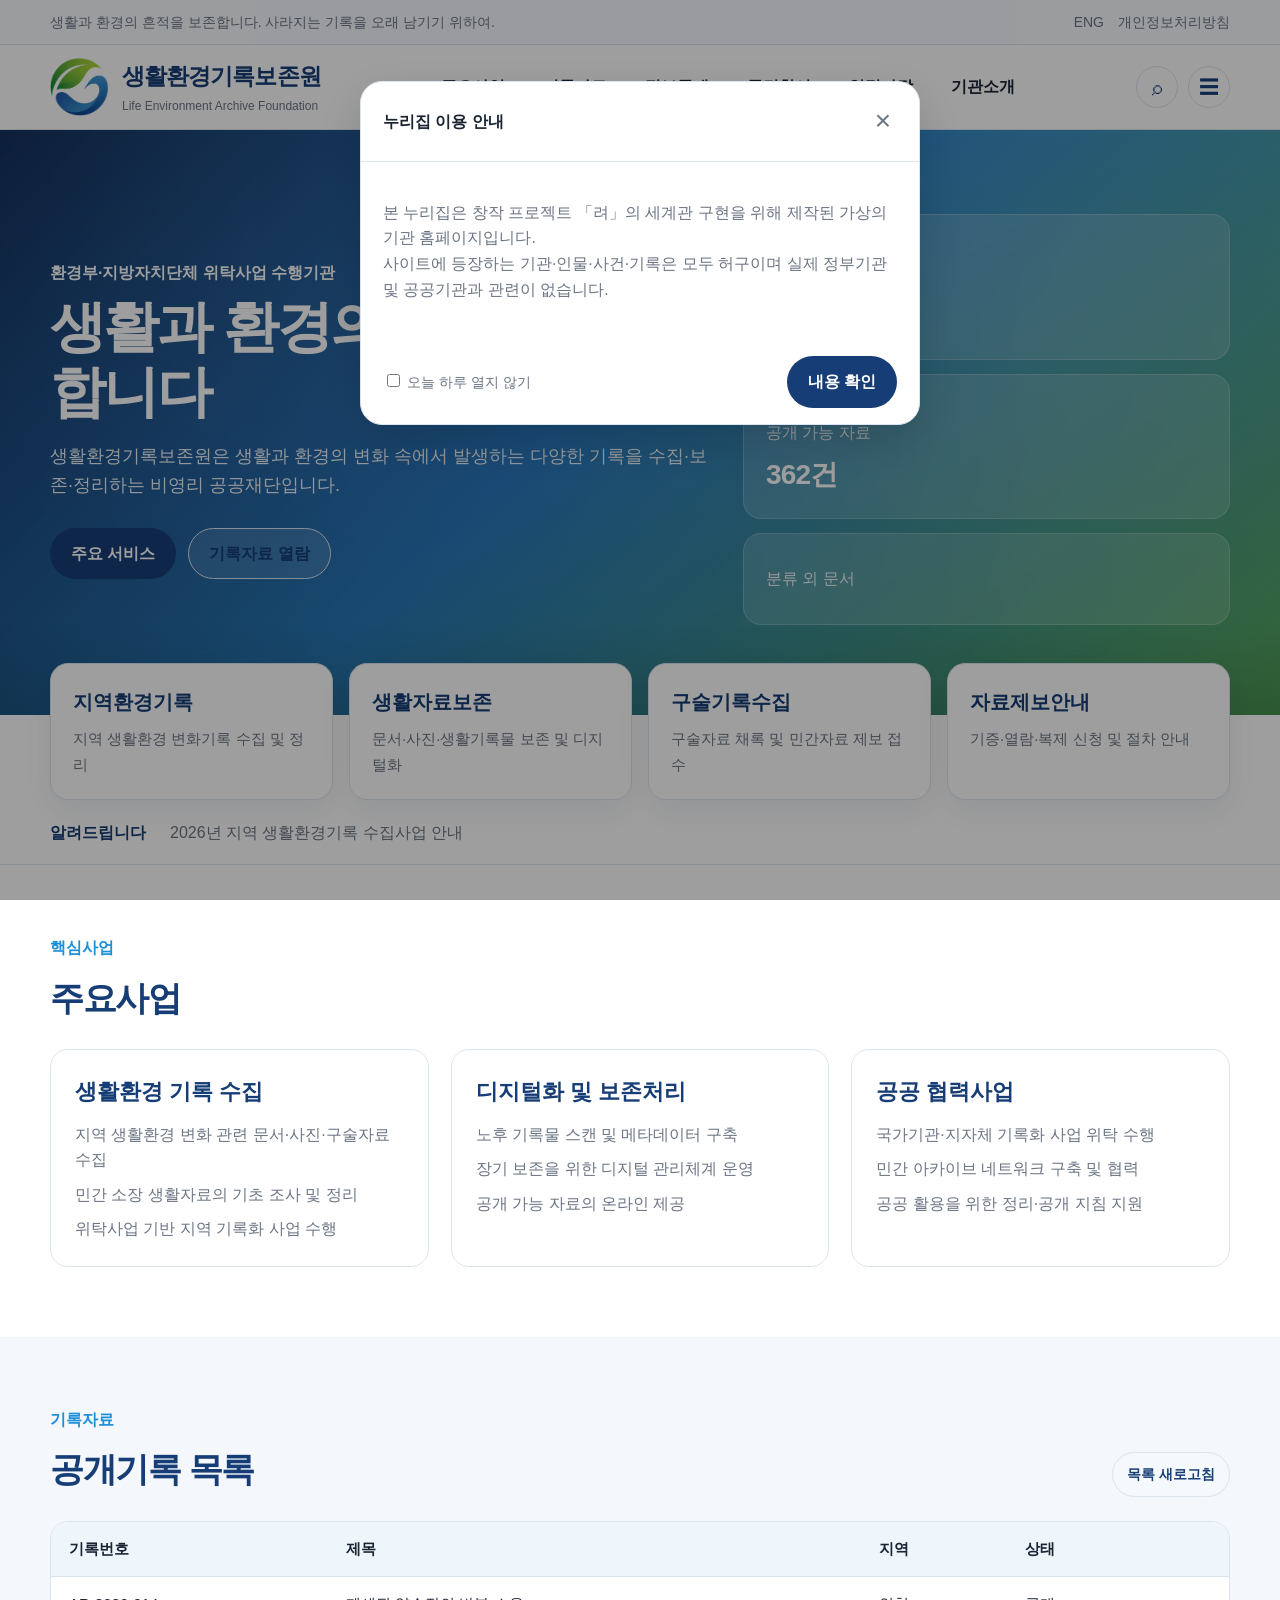
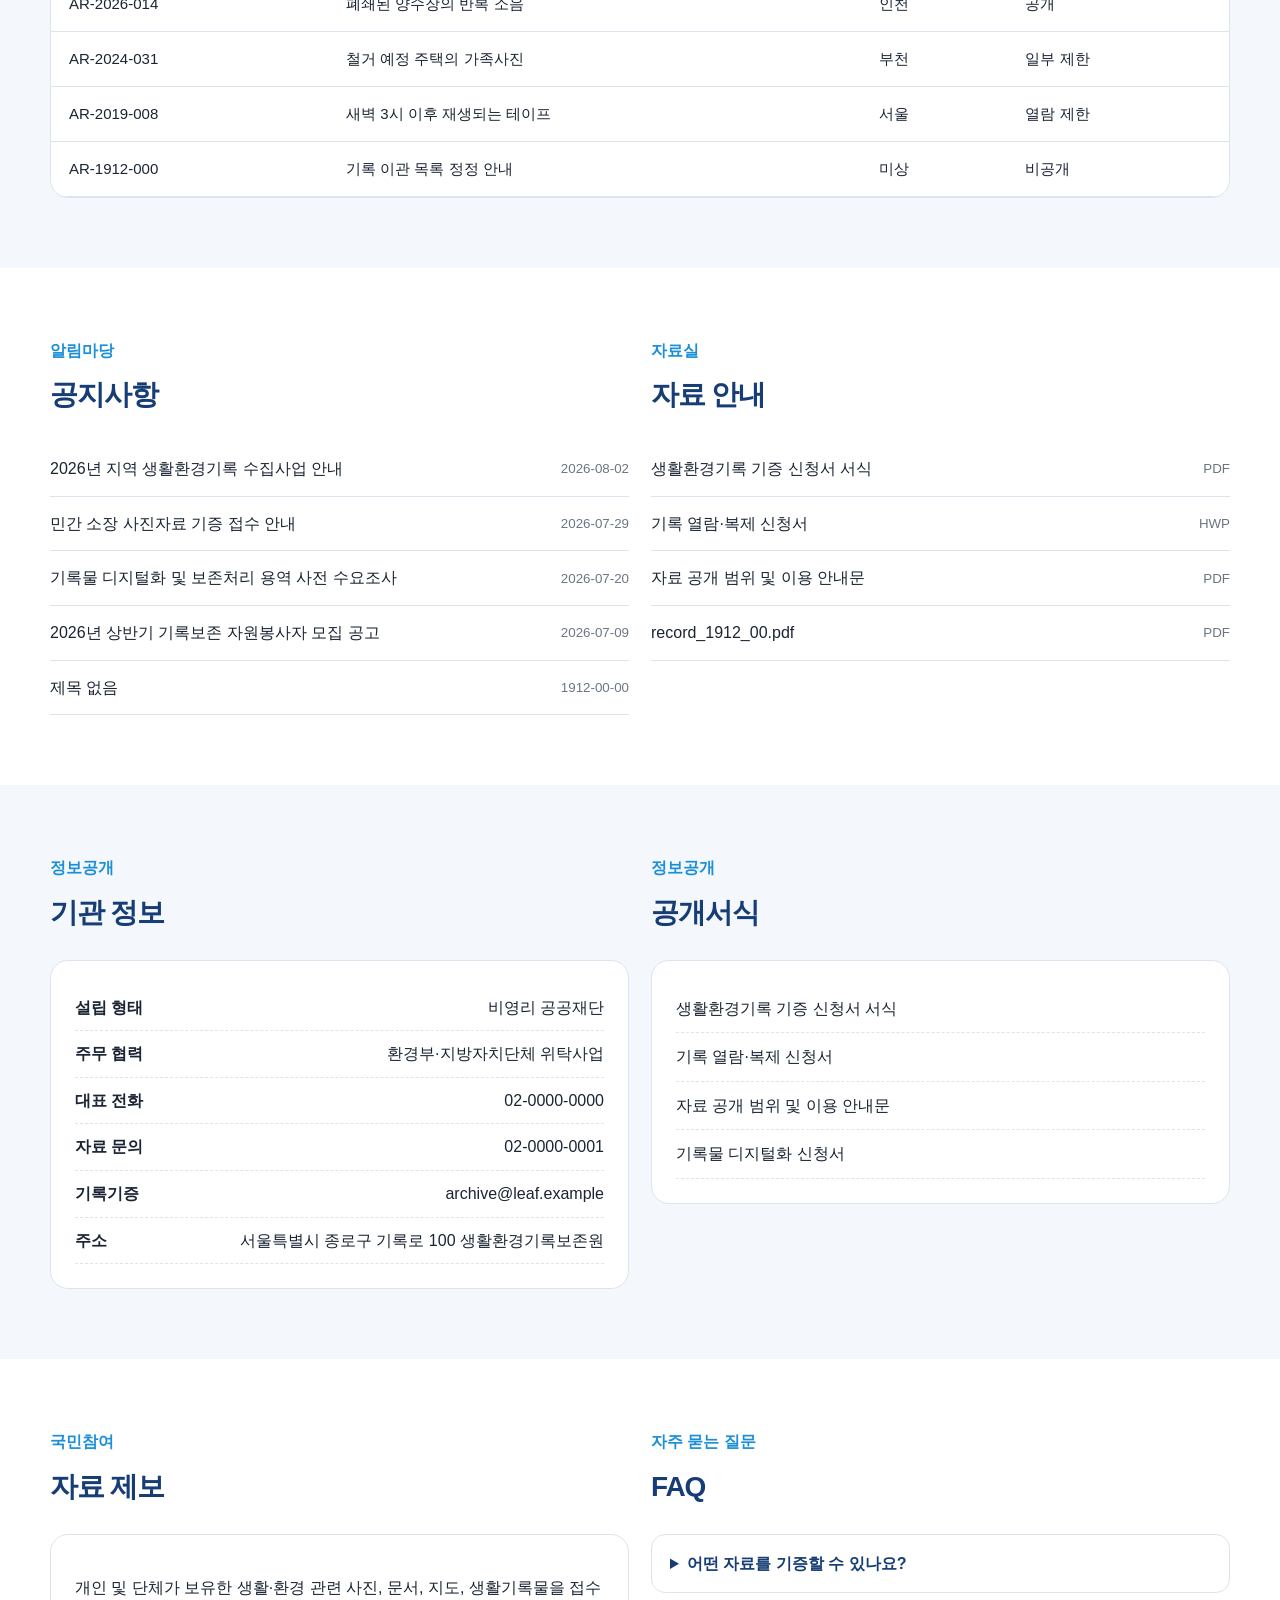
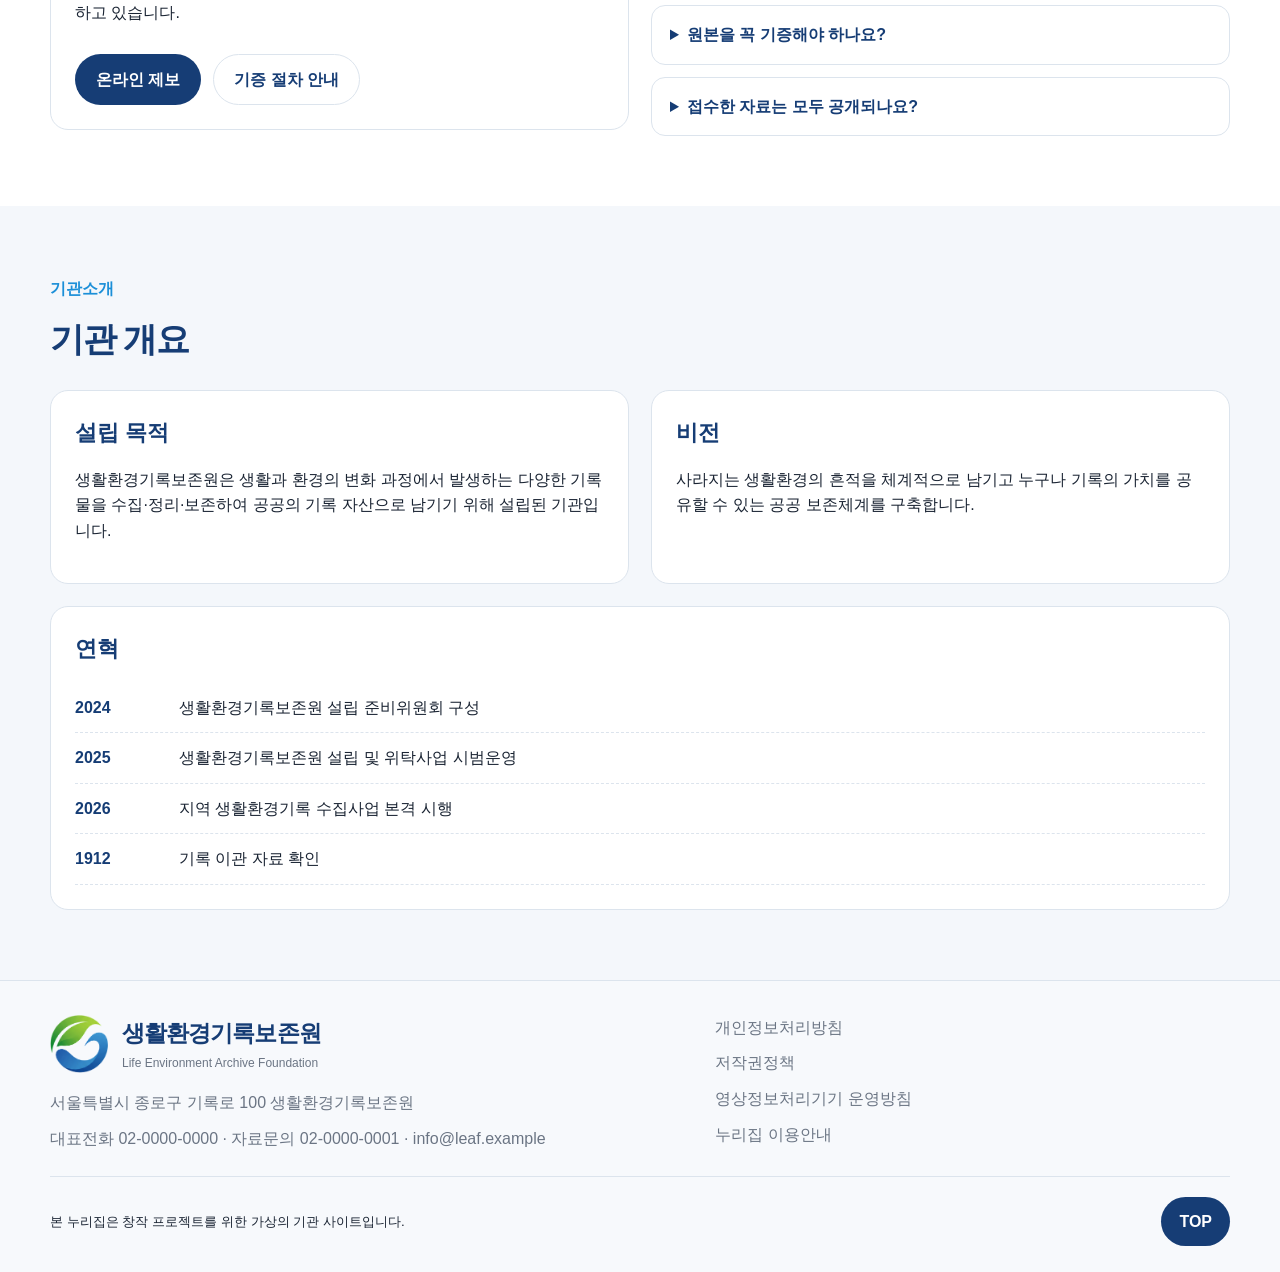
==== commit 470cd12d: "Add files via upload" ====
--- a/index.html
+++ b/index.html
@@ -133,10 +133,11 @@
             <div class="hidden-record-line">
               <span>분류 외 문서</span>
               <button
-                class="hidden-mark"
+                class="hidden-mark is-concealed"
                 id="hiddenMark"
                 type="button"
                 aria-label="분류 외 기록 표식"
+                aria-pressed="false"
               >
                 <svg
                   class="hidden-mark__svg"
@@ -594,11 +595,39 @@
                 <span>RECORD DIRECTORY</span>
                 <h2>사건 기록</h2>
               </div>
-              <div class="ryeo-search">
-                <input type="text" placeholder="기록번호 또는 임시 명칭 검색" />
-                <button type="button">조회</button>
-              </div>
-            </div>
+              <div class="ryeo-record-controls">
+                <label class="ryeo-year-control">
+                  <span>기록 연도</span>
+                  <select id="publicRecordYear"></select>
+                </label>
+                <label class="ryeo-filter-control">
+                  <span>진행 상태</span>
+                  <select id="publicRecordStatus">
+                    <option value="all">전체 상태</option>
+                    <option value="관찰 중">관찰 중</option>
+                    <option value="분석 중">분석 중</option>
+                    <option value="회수 대기">회수 대기</option>
+                    <option value="격리 유지">격리 유지</option>
+                    <option value="회수 완료">회수 완료</option>
+                    <option value="회수 기록 없음">회수 기록 없음</option>
+                    <option value="열람 금지">열람 금지</option>
+                  </select>
+                </label>
+                <label class="ryeo-filter-control ryeo-sort-control">
+                  <span>정렬 기준</span>
+                  <select id="publicRecordSort">
+                    <option value="newest">최신 기록순</option>
+                    <option value="oldest">오래된 기록순</option>
+                  </select>
+                </label>
+                <div class="ryeo-search">
+                  <input id="publicRecordSearch" type="text" placeholder="기록번호 또는 임시 명칭 검색" />
+                  <button id="publicRecordSearchBtn" type="button">조회</button>
+                </div>
+              </div>
+            </div>
+
+            <div class="ryeo-year-summary" id="publicYearSummary"></div>
 
             <div class="ryeo-module">
               <div class="ryeo-table-wrap">
@@ -639,19 +668,19 @@
                 <span>探</span>
                 <h3>탐 / 현장</h3>
                 <p>최초 관찰과 현장 진입 기록을 관리합니다.</p>
-                <strong>활성 보고 12건</strong>
+                <strong id="triadActiveCount">활성 보고 계산 중</strong>
               </article>
               <article class="ryeo-office">
                 <span>硏</span>
                 <h3>연 / 분석</h3>
                 <p>원자료 분석과 가설 검증 기록을 관리합니다.</p>
-                <strong>미해명 8건</strong>
+                <strong id="triadUnresolvedCount">미해명 계산 중</strong>
               </article>
               <article class="ryeo-office">
                 <span>護</span>
                 <h3>호 / 보호</h3>
                 <p>인명 보호와 기록 회수·인계를 관리합니다.</p>
-                <strong>격리 유지 3건</strong>
+                <strong id="triadContainmentCount">격리 유지 계산 중</strong>
               </article>
             </div>
           </section>
@@ -795,6 +824,7 @@
       <div class="record-modal__content" id="recordModalContent"></div>
     </article>
   </div>
+  <script src="archive-data.js"></script>
   <script src="script.js"></script>
 </body>
 </html>
--- a/styles.css
+++ b/styles.css
@@ -2777,4 +2777,230 @@
 
 
 /* 실제 기록 게시판 */
-.ryeo-table tbody tr[data-record-id]{cursor:pointer}.ryeo-table tbody tr[data-record-id]:hover td:first-child{color:#bfe5ff}.record-modal[hidden]{display:none}.record-modal{position:fixed;inset:0;z-index:12000;display:grid;place-items:center;padding:24px}.record-modal__backdrop{position:absolute;inset:0;background:rgba(2,6,11,.78);backdrop-filter:blur(6px)}.record-modal__panel{position:relative;width:min(920px,100%);max-height:88vh;overflow:auto;padding:34px;border:1px solid rgba(124,171,204,.24);background:linear-gradient(180deg,#0c1723,#08121c);box-shadow:0 30px 90px rgba(0,0,0,.55),0 0 50px rgba(58,130,179,.09);color:#dce7f0}.record-modal__close{position:absolute;right:18px;top:14px;border:0;background:transparent;color:#7f93a7;font-size:30px}.record-modal header span{font-size:10px;color:#7190a9;letter-spacing:.18em}.record-modal header h2{margin:7px 0 22px;font-size:29px}.record-modal__meta{display:flex;flex-wrap:wrap;gap:8px;margin-bottom:22px}.record-modal__meta span{padding:6px 9px;border:1px solid rgba(122,160,190,.18);color:#90a7ba;font-size:11px}.record-modal__summary{padding:17px;border-left:2px solid #5d91b4;background:rgba(71,119,153,.08);color:#b9cad7;line-height:1.7}.record-modal__content{margin-top:25px;color:#aebfcd;line-height:1.95;white-space:pre-wrap}.record-loading-row td{text-align:center;color:#61778b;padding:28px!important}@media(max-width:700px){.record-modal{padding:10px}.record-modal__panel{padding:24px 18px}.record-modal header h2{font-size:23px}}+.ryeo-table tbody tr[data-record-id]{cursor:pointer}.ryeo-table tbody tr[data-record-id]:hover td:first-child{color:#bfe5ff}.record-modal[hidden]{display:none}.record-modal{position:fixed;inset:0;z-index:12000;display:grid;place-items:center;padding:24px}.record-modal__backdrop{position:absolute;inset:0;background:rgba(2,6,11,.78);backdrop-filter:blur(6px)}.record-modal__panel{position:relative;width:min(920px,100%);max-height:88vh;overflow:auto;padding:34px;border:1px solid rgba(124,171,204,.24);background:linear-gradient(180deg,#0c1723,#08121c);box-shadow:0 30px 90px rgba(0,0,0,.55),0 0 50px rgba(58,130,179,.09);color:#dce7f0}.record-modal__close{position:absolute;right:18px;top:14px;border:0;background:transparent;color:#7f93a7;font-size:30px}.record-modal header span{font-size:10px;color:#7190a9;letter-spacing:.18em}.record-modal header h2{margin:7px 0 22px;font-size:29px}.record-modal__meta{display:flex;flex-wrap:wrap;gap:8px;margin-bottom:22px}.record-modal__meta span{padding:6px 9px;border:1px solid rgba(122,160,190,.18);color:#90a7ba;font-size:11px}.record-modal__summary{padding:17px;border-left:2px solid #5d91b4;background:rgba(71,119,153,.08);color:#b9cad7;line-height:1.7}.record-modal__content{margin-top:25px;color:#aebfcd;line-height:1.95;white-space:pre-wrap}.record-loading-row td{text-align:center;color:#61778b;padding:28px!important}@media(max-width:700px){.record-modal{padding:10px}.record-modal__panel{padding:24px 18px}.record-modal header h2{font-size:23px}}
+
+/* 동적 게시판 상태 색상 */
+.status-dot--blue::before { background:#6faed3; box-shadow:0 0 9px rgba(111,174,211,.35); }
+.status-dot--orange::before { background:#d89a5f; box-shadow:0 0 9px rgba(216,154,95,.35); }
+
+
+/* 연도별 기록 색인 */
+.ryeo-record-controls { display:flex; align-items:flex-end; justify-content:flex-end; flex-wrap:wrap; gap:12px; }
+.ryeo-year-control, .ryeo-filter-control { display:grid; gap:5px; min-width:190px; }
+.ryeo-year-control { min-width:245px; }
+.ryeo-sort-control { min-width:145px; }
+.ryeo-year-control > span, .ryeo-filter-control > span { color:#587089; font-size:9px; letter-spacing:.12em; }
+.ryeo-year-control select, .ryeo-filter-control select {
+  height:38px; padding:0 36px 0 11px; border:1px solid rgba(129,154,183,.18); border-radius:5px;
+  background:#0b1119; color:#aebed0; font-size:11px;
+}
+.ryeo-year-summary {
+  display:flex; align-items:center; justify-content:space-between; gap:20px; margin-bottom:14px; padding:18px 20px;
+  border:1px solid rgba(111,151,181,.16); background:linear-gradient(90deg,rgba(32,73,102,.14),rgba(12,22,33,.88));
+}
+.ryeo-year-summary span { color:#587089; font-size:9px; letter-spacing:.15em; }
+.ryeo-year-summary h3 { margin:5px 0 0; color:#dce8f2; font-size:16px; }
+.year-summary-numbers { text-align:right; }
+.year-summary-numbers strong { display:block; color:#eef7ff; font-size:24px; font-weight:600; }
+.year-summary-numbers small { color:#71879a; font-size:10px; }
+.ryeo-year-summary.is-locked { justify-content:flex-start; border-color:rgba(158,92,92,.22); background:linear-gradient(90deg,rgba(91,38,38,.18),rgba(17,18,25,.9)); }
+.year-lock-mark { width:52px; height:52px; display:grid; place-items:center; border:1px solid rgba(180,100,100,.28); color:#b87b7b; font-family:"Batang",serif; font-size:22px; }
+.ryeo-year-summary.is-locked p { margin:7px 0 0; color:#806f72; font-size:11px; }
+.ryeo-year-summary.is-locked b { color:#c99999; }
+@media(max-width:900px){.ryeo-record-controls{display:grid;width:100%;margin-top:14px}.ryeo-year-control,.ryeo-filter-control{min-width:0}.ryeo-year-summary{align-items:flex-start}.year-summary-numbers{text-align:left}}
+
+
+/* =========================================================
+   v4: 모바일 비밀 진입 및 터치 조작성 수정
+   ========================================================= */
+.hidden-mark {
+  touch-action: manipulation;
+  -webkit-tap-highlight-color: transparent;
+}
+
+@media (max-width: 760px) {
+  .hidden-record-line {
+    min-height: 44px;
+    align-items: center;
+  }
+
+  .hidden-mark {
+    width: 44px;
+    height: 44px;
+    margin: -8px -8px -8px 0;
+  }
+
+  .hidden-mark__svg {
+    width: 17px;
+    height: 25px;
+  }
+
+  .mobile-menu__panel a {
+    min-height: 48px;
+    display: flex;
+    align-items: center;
+    touch-action: manipulation;
+  }
+
+  .search-panel__inner input,
+  .search-panel__inner button {
+    min-height: 46px;
+  }
+
+  .access-transition {
+    min-height: 100dvh;
+  }
+}
+
+/* =========================================================
+   v5: 모바일 사건 기록 카드 보기
+   ========================================================= */
+@media (max-width: 700px) {
+  .ryeo-view[data-view="records"] .ryeo-table-wrap { overflow: visible; }
+  .ryeo-view[data-view="records"] .ryeo-table { min-width: 0; display: block; }
+  .ryeo-view[data-view="records"] .ryeo-table thead { display: none; }
+  .ryeo-view[data-view="records"] .ryeo-table tbody { display: grid; gap: 10px; }
+  .ryeo-view[data-view="records"] .ryeo-table tbody tr[data-record-id] {
+    display: grid;
+    grid-template-columns: 1fr auto;
+    gap: 7px 12px;
+    padding: 15px;
+    border: 1px solid rgba(129,154,183,.13);
+    background: rgba(7,17,27,.64);
+    border-radius: 6px;
+  }
+  .ryeo-view[data-view="records"] .ryeo-table tbody tr[data-record-id] td {
+    display: block;
+    padding: 0;
+    border: 0;
+    font-size: 11px;
+  }
+  .ryeo-view[data-view="records"] .ryeo-table tbody tr[data-record-id] td:nth-child(1) { grid-column: 1 / -1; color:#7297b2; font-size:10px; letter-spacing:.08em; }
+  .ryeo-view[data-view="records"] .ryeo-table tbody tr[data-record-id] td:nth-child(2) { grid-column: 1 / -1; color:#d7e3ec; font-size:14px; line-height:1.45; }
+  .ryeo-view[data-view="records"] .ryeo-table tbody tr[data-record-id] td:nth-child(3),
+  .ryeo-view[data-view="records"] .ryeo-table tbody tr[data-record-id] td:nth-child(4),
+  .ryeo-view[data-view="records"] .ryeo-table tbody tr[data-record-id] td:nth-child(5) { color:#71879a; }
+  .ryeo-view[data-view="records"] .ryeo-table tbody tr[data-record-id] td:nth-child(6) { justify-self:end; grid-row:3 / span 2; grid-column:2; }
+  .record-loading-row { display: table-row !important; }
+  .record-loading-row td { display: table-cell !important; }
+  .ryeo-year-summary { display:grid; gap:14px; }
+  .year-summary-numbers strong { font-size:20px; }
+}
+
+.status-dot--violet::before { background:#9b82d1; box-shadow:0 0 9px rgba(155,130,209,.35); }
+
+
+/* v10: 표식 활성화 → 1912 연결 기믹 */
+.hidden-mark {
+  position: relative;
+  transition: transform .22s ease, filter .22s ease, box-shadow .22s ease, background .22s ease;
+}
+.hidden-mark::before,
+.hidden-mark::after {
+  content: '';
+  position: absolute;
+  inset: -8px;
+  border: 1px solid transparent;
+  border-radius: 50%;
+  pointer-events: none;
+  opacity: 0;
+}
+.hidden-mark.is-activated {
+  transform: scale(1.12);
+  background: rgba(70, 202, 255, .12);
+  box-shadow: 0 0 0 1px rgba(91, 211, 255, .45), 0 0 18px rgba(42, 185, 255, .68), inset 0 0 10px rgba(106, 217, 255, .25);
+  filter: drop-shadow(0 0 7px rgba(93, 216, 255, .9));
+  animation: markSignalPulse 1.35s ease-in-out infinite;
+}
+.hidden-mark.is-activated::before {
+  border-color: rgba(93, 216, 255, .58);
+  opacity: 1;
+  animation: markRing 1.7s ease-out infinite;
+}
+.hidden-mark.is-activated::after {
+  inset: -14px;
+  border-color: rgba(93, 216, 255, .24);
+  opacity: 1;
+  animation: markRing 1.7s .55s ease-out infinite;
+}
+.hidden-mark.is-activated .hidden-mark__svg {
+  fill: #bceeff;
+}
+body.mark-activated .search-panel {
+  box-shadow: inset 0 -1px 0 rgba(76, 201, 255, .32), 0 12px 35px rgba(0, 55, 80, .12);
+}
+body.mark-activated #searchInput {
+  border-color: rgba(54, 177, 222, .78);
+  box-shadow: 0 0 0 3px rgba(58, 187, 234, .12), inset 0 0 16px rgba(55, 174, 218, .06);
+}
+.mark-activation-message {
+  color: #476578;
+  letter-spacing: .02em;
+}
+.mark-activation-message strong {
+  color: #1679a2;
+  text-shadow: 0 0 12px rgba(57, 178, 225, .22);
+}
+.mark-expired-message {
+  color: #8a5b50;
+}
+@keyframes markSignalPulse {
+  0%, 100% { transform: scale(1.08); }
+  45% { transform: scale(1.16); }
+  52% { transform: translateX(-1px) scale(1.15); }
+  58% { transform: translateX(1px) scale(1.15); }
+}
+@keyframes markRing {
+  0% { transform: scale(.72); opacity: .75; }
+  75%, 100% { transform: scale(1.45); opacity: 0; }
+}
+@media (max-width: 760px) {
+  .hidden-mark.is-activated { transform: scale(1.18); }
+  .hidden-mark::before { inset: -10px; }
+  .hidden-mark::after { inset: -17px; }
+}
+
+
+/* v11: 기록 이관 자료 확인 → 숨겨진 표식 공개 → 비밀번호 인증 */
+.hidden-record-line {
+  width: 100%;
+}
+.hidden-mark {
+  width: 40px;
+  height: 44px;
+  margin-left: 12px;
+  transform: translateX(10px);
+  opacity: .48;
+}
+.hidden-mark__svg {
+  width: 27px;
+  height: 39px;
+}
+.hidden-mark.is-concealed {
+  visibility: hidden;
+  opacity: 0;
+  transform: translateX(22px) scale(.72);
+  pointer-events: none;
+}
+.hidden-mark:not(.is-concealed) {
+  visibility: visible;
+}
+.hidden-mark.is-activated {
+  transform: translateX(10px) scale(1.16);
+}
+@keyframes markSignalPulse {
+  0%, 100% { transform: translateX(10px) scale(1.12); }
+  45% { transform: translateX(10px) scale(1.21); }
+  52% { transform: translateX(8px) scale(1.20); }
+  58% { transform: translateX(12px) scale(1.20); }
+}
+@media (max-width: 760px) {
+  .hidden-mark {
+    width: 42px;
+    height: 46px;
+    margin-left: 8px;
+    transform: translateX(6px);
+  }
+  .hidden-mark__svg { width: 29px; height: 41px; }
+  .hidden-mark.is-activated { transform: translateX(6px) scale(1.18); }
+}
